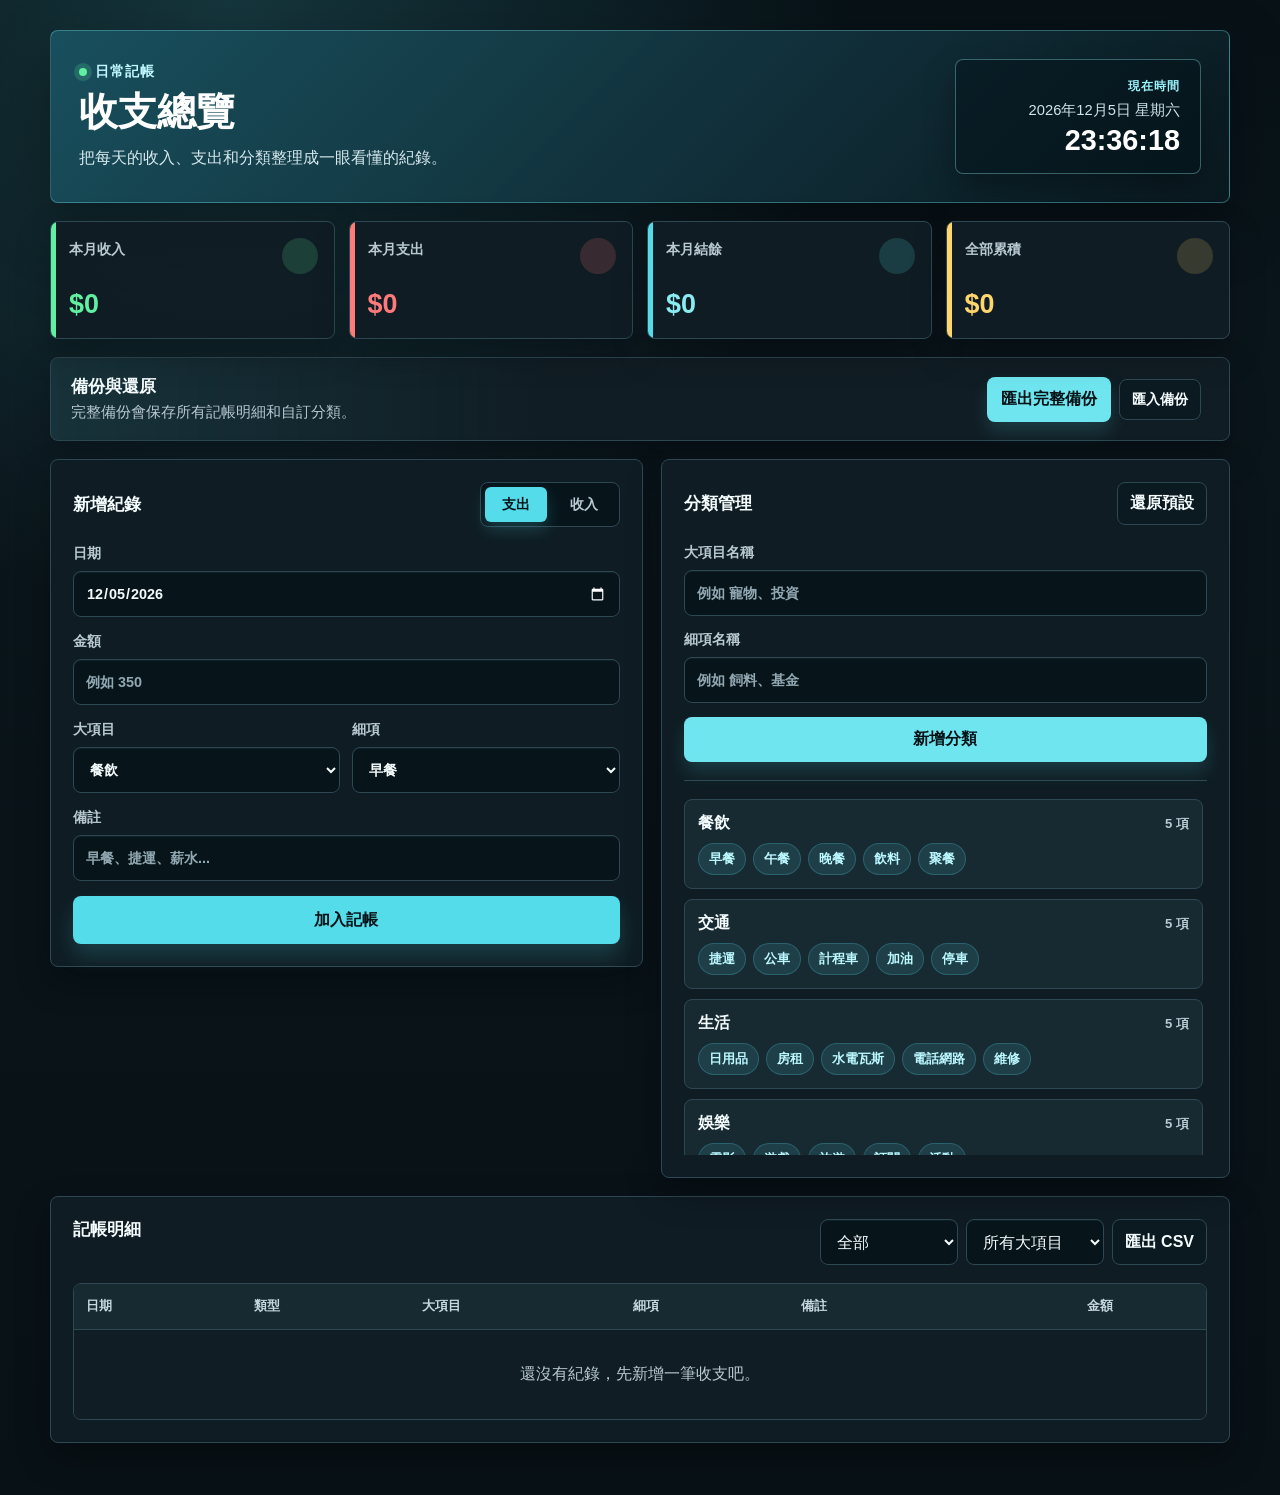
==== index.html @ 5817d4e8 "Add files via upload" ====
<!doctype html>
<html lang="zh-Hant">
  <head>
    <meta charset="UTF-8" />
    <meta name="viewport" content="width=device-width, initial-scale=1.0" />
    <title>日常記帳</title>
    <link rel="stylesheet" href="styles.css" />
  </head>
  <body>
    <main class="app-shell">
      <section class="topbar" aria-label="今日概況">
        <div>
          <p class="eyebrow">日常記帳</p>
          <h1>收支總覽</h1>
          <p class="topbar-copy">把每天的收入、支出和分類整理成一眼看懂的紀錄。</p>
        </div>
        <div class="clock-card" aria-live="polite">
          <span class="clock-label">現在時間</span>
          <span id="currentDate">--</span>
          <strong id="currentTime">--:--:--</strong>
        </div>
      </section>

      <section class="summary-grid" aria-label="收支摘要">
        <article class="summary-card income">
          <span>本月收入</span>
          <strong id="monthlyIncome">$0</strong>
        </article>
        <article class="summary-card expense">
          <span>本月支出</span>
          <strong id="monthlyExpense">$0</strong>
        </article>
        <article class="summary-card balance">
          <span>本月結餘</span>
          <strong id="monthlyBalance">$0</strong>
        </article>
        <article class="summary-card total">
          <span>全部累積</span>
          <strong id="totalBalance">$0</strong>
        </article>
      </section>

      <section class="backup-panel" aria-label="備份與還原">
        <div>
          <h2>備份與還原</h2>
          <p>完整備份會保存所有記帳明細和自訂分類。</p>
        </div>
        <div class="backup-actions">
          <button class="secondary-button" id="exportBackup" type="button">匯出完整備份</button>
          <label class="file-button">
            匯入備份
            <input id="importBackupFile" type="file" accept=".json,application/json" />
          </label>
          <span class="backup-status" id="backupStatus" aria-live="polite"></span>
        </div>
      </section>

      <section class="workspace">
        <form class="entry-panel" id="entryForm">
          <div class="panel-header">
            <h2>新增紀錄</h2>
            <div class="type-switch" role="group" aria-label="收支類型">
              <label>
                <input type="radio" name="type" value="expense" checked />
                <span>支出</span>
              </label>
              <label>
                <input type="radio" name="type" value="income" />
                <span>收入</span>
              </label>
            </div>
          </div>

          <label>
            日期
            <input id="entryDate" type="date" required />
          </label>

          <label>
            金額
            <input id="entryAmount" type="number" min="1" step="1" placeholder="例如 350" required />
          </label>

          <div class="two-col">
            <label>
              大項目
              <select id="mainCategory" required></select>
            </label>
            <label>
              細項
              <select id="subCategory" required></select>
            </label>
          </div>

          <label>
            備註
            <input id="entryNote" type="text" maxlength="60" placeholder="早餐、捷運、薪水..." />
          </label>

          <button class="primary-button" type="submit">加入記帳</button>
        </form>

        <aside class="category-panel">
          <div class="panel-header">
            <h2>分類管理</h2>
            <button class="ghost-button" id="resetCategories" type="button">還原預設</button>
          </div>

          <form class="category-form" id="categoryForm">
            <label>
              大項目名稱
              <input id="newMainCategory" type="text" maxlength="16" placeholder="例如 寵物、投資" required />
            </label>
            <label>
              細項名稱
              <input id="newSubCategory" type="text" maxlength="16" placeholder="例如 飼料、基金" required />
            </label>
            <button class="secondary-button" type="submit">新增分類</button>
          </form>

          <div class="category-list" id="categoryList"></div>
        </aside>
      </section>

      <section class="records-panel">
        <div class="panel-header records-header">
          <h2>記帳明細</h2>
          <div class="record-actions">
            <select id="filterType" aria-label="依收支篩選">
              <option value="all">全部</option>
              <option value="expense">支出</option>
              <option value="income">收入</option>
            </select>
            <select id="filterMain" aria-label="依大項目篩選">
              <option value="all">所有大項目</option>
            </select>
            <button class="ghost-button" id="exportCsv" type="button">匯出 CSV</button>
          </div>
        </div>

        <div class="table-wrap">
          <table>
            <thead>
              <tr>
                <th>日期</th>
                <th>類型</th>
                <th>大項目</th>
                <th>細項</th>
                <th>備註</th>
                <th class="amount-cell">金額</th>
                <th></th>
              </tr>
            </thead>
            <tbody id="recordsBody"></tbody>
          </table>
          <div class="empty-state" id="emptyState">還沒有紀錄，先新增一筆收支吧。</div>
        </div>
      </section>
    </main>

    <script src="app.js"></script>
  </body>
</html>
---- styles.css ----
:root {
  color-scheme: dark;
  --bg: #071116;
  --panel: #101d24;
  --panel-soft: #172a32;
  --panel-strong: #203842;
  --text: #f4fbfc;
  --muted: #b8c9d2;
  --line: #2d4853;
  --brand: #55dcea;
  --brand-dark: #8aecf3;
  --brand-soft: rgba(85, 220, 234, 0.16);
  --income: #5ff0a2;
  --income-soft: rgba(95, 240, 162, 0.16);
  --expense: #ff7a7a;
  --expense-soft: rgba(255, 122, 122, 0.17);
  --gold: #ffd66b;
  --gold-soft: rgba(255, 214, 107, 0.17);
  --button-text: #051216;
  --shadow: 0 24px 60px rgba(0, 0, 0, 0.34);
  --shadow-soft: 0 14px 34px rgba(0, 0, 0, 0.28);
}

* {
  box-sizing: border-box;
}

body {
  margin: 0;
  min-height: 100vh;
  background:
    radial-gradient(circle at 18% 0%, rgba(85, 220, 234, 0.18), transparent 34%),
    linear-gradient(180deg, #071116 0, #0a151b 320px, #081116 100%);
  color: var(--text);
  font-family:
    -apple-system, BlinkMacSystemFont, "Segoe UI", "Noto Sans TC", "Microsoft JhengHei",
    sans-serif;
}

button,
input,
select {
  font: inherit;
}

button {
  cursor: pointer;
}

button,
input,
select,
.file-button {
  transition:
    border-color 160ms ease,
    background 160ms ease,
    color 160ms ease,
    box-shadow 160ms ease,
    transform 160ms ease;
}

.app-shell {
  width: min(1180px, calc(100% - 32px));
  margin: 0 auto;
  padding: 30px 0 52px;
}

.topbar {
  display: flex;
  align-items: center;
  justify-content: space-between;
  gap: 22px;
  min-height: 170px;
  margin-bottom: 18px;
  padding: 28px;
  border: 1px solid rgba(120, 234, 244, 0.34);
  border-radius: 8px;
  background:
    linear-gradient(135deg, rgba(25, 82, 96, 0.94), rgba(10, 24, 31, 0.98)),
    #102631;
  box-shadow: var(--shadow);
  color: var(--text);
  overflow: hidden;
}

.topbar > div:first-child {
  max-width: 620px;
}

.eyebrow {
  display: inline-flex;
  align-items: center;
  gap: 8px;
  margin: 0 0 10px;
  color: #bff8ff;
  font-size: 0.9rem;
  font-weight: 900;
  letter-spacing: 0.08em;
}

.eyebrow::before {
  content: "";
  width: 8px;
  height: 8px;
  border-radius: 99px;
  background: var(--income);
  box-shadow: 0 0 0 5px rgba(95, 240, 162, 0.18);
}

h1,
h2,
p {
  margin-top: 0;
}

h1 {
  margin-bottom: 10px;
  color: #ffffff;
  font-size: 2.45rem;
  line-height: 1.08;
  letter-spacing: 0;
}

h2 {
  margin-bottom: 0;
  color: var(--text);
  font-size: 1.08rem;
  line-height: 1.25;
}

.topbar-copy {
  max-width: 520px;
  margin: 0;
  color: #d7e9ee;
  font-size: 1rem;
  line-height: 1.7;
}

.clock-card {
  display: grid;
  gap: 6px;
  min-width: 246px;
  padding: 18px 20px;
  border: 1px solid rgba(151, 239, 247, 0.34);
  border-radius: 8px;
  background: rgba(3, 16, 22, 0.46);
  box-shadow: 0 16px 32px rgba(0, 0, 0, 0.28);
  text-align: right;
}

.clock-card span {
  color: #cfe4ea;
  font-size: 0.92rem;
}

.clock-card .clock-label {
  color: #9af3fb;
  font-size: 0.78rem;
  font-weight: 900;
  letter-spacing: 0.08em;
}

.clock-card strong {
  color: #ffffff;
  font-size: 1.8rem;
  line-height: 1;
  font-variant-numeric: tabular-nums;
}

.summary-grid {
  display: grid;
  grid-template-columns: repeat(4, minmax(0, 1fr));
  gap: 14px;
  margin-bottom: 18px;
}

.summary-card,
.backup-panel,
.entry-panel,
.category-panel,
.records-panel {
  border: 1px solid var(--line);
  border-radius: 8px;
  background: rgba(16, 29, 36, 0.96);
  box-shadow: var(--shadow-soft);
}

.summary-card {
  position: relative;
  display: grid;
  gap: 10px;
  min-height: 118px;
  padding: 18px;
  overflow: hidden;
}

.summary-card::before {
  content: "";
  position: absolute;
  inset: 0 auto 0 0;
  width: 5px;
  background: var(--brand);
}

.summary-card::after {
  content: "";
  position: absolute;
  right: 16px;
  top: 16px;
  width: 36px;
  height: 36px;
  border-radius: 99px;
  background: var(--brand-soft);
}

.summary-card.income::before {
  background: var(--income);
}

.summary-card.income::after {
  background: var(--income-soft);
}

.summary-card.expense::before {
  background: var(--expense);
}

.summary-card.expense::after {
  background: var(--expense-soft);
}

.summary-card.total::before {
  background: var(--gold);
}

.summary-card.total::after {
  background: var(--gold-soft);
}

.summary-card span {
  position: relative;
  z-index: 1;
  color: var(--muted);
  font-size: 0.9rem;
  font-weight: 900;
}

.summary-card strong {
  position: relative;
  z-index: 1;
  align-self: end;
  font-size: 1.68rem;
  line-height: 1.15;
  overflow-wrap: anywhere;
}

.summary-card.income strong {
  color: var(--income);
}

.summary-card.expense strong {
  color: var(--expense);
}

.summary-card.balance strong {
  color: var(--brand-dark);
}

.summary-card.total strong {
  color: var(--gold);
}

.backup-panel {
  display: flex;
  align-items: center;
  justify-content: space-between;
  gap: 16px;
  margin-bottom: 18px;
  padding: 18px 20px;
  background:
    linear-gradient(90deg, rgba(85, 220, 234, 0.11), rgba(16, 29, 36, 0.96) 42%),
    var(--panel);
}

.backup-panel p {
  margin: 6px 0 0;
  color: var(--muted);
  font-size: 0.92rem;
}

.backup-actions {
  display: flex;
  align-items: center;
  flex-wrap: wrap;
  gap: 8px;
  justify-content: flex-end;
}

.backup-status {
  min-height: 1.4em;
  color: var(--muted);
  font-size: 0.9rem;
  font-weight: 900;
}

.backup-status.success {
  color: var(--income);
}

.backup-status.error {
  color: var(--expense);
}

.workspace {
  display: grid;
  grid-template-columns: minmax(0, 1.02fr) minmax(330px, 0.98fr);
  gap: 18px;
  align-items: start;
}

.entry-panel,
.category-panel,
.records-panel {
  padding: 22px;
}

.entry-panel {
  display: grid;
  gap: 15px;
}

.panel-header {
  display: flex;
  align-items: center;
  justify-content: space-between;
  gap: 14px;
  margin-bottom: 18px;
}

.entry-panel .panel-header {
  margin-bottom: 2px;
}

.category-form {
  display: grid;
  gap: 14px;
  margin-bottom: 18px;
  padding-bottom: 18px;
  border-bottom: 1px solid var(--line);
}

label {
  display: grid;
  gap: 8px;
  color: var(--muted);
  font-size: 0.9rem;
  font-weight: 900;
}

input,
select {
  width: 100%;
  min-height: 46px;
  border: 1px solid var(--line);
  border-radius: 8px;
  background: #07151b;
  color: var(--text);
  padding: 11px 12px;
  outline: none;
  box-shadow: inset 0 1px 0 rgba(255, 255, 255, 0.04);
}

select option {
  background: #07151b;
  color: var(--text);
}

input::placeholder {
  color: #91a7b1;
}

input:hover,
select:hover {
  border-color: #4f7581;
}

input:focus,
select:focus {
  border-color: var(--brand);
  box-shadow:
    0 0 0 4px rgba(85, 220, 234, 0.18),
    inset 0 1px 0 rgba(255, 255, 255, 0.04);
}

.two-col {
  display: grid;
  grid-template-columns: repeat(2, minmax(0, 1fr));
  gap: 12px;
}

.type-switch {
  display: inline-flex;
  gap: 6px;
  padding: 4px;
  border-radius: 8px;
  background: #07151b;
  border: 1px solid var(--line);
}

.type-switch label {
  color: var(--muted);
  font-size: 0.88rem;
  font-weight: 900;
}

.type-switch input {
  position: absolute;
  opacity: 0;
  pointer-events: none;
}

.type-switch span {
  display: block;
  min-width: 62px;
  padding: 8px 12px;
  border-radius: 6px;
  text-align: center;
}

.type-switch input:checked + span {
  background: var(--brand);
  color: var(--button-text);
  box-shadow: 0 8px 16px rgba(85, 220, 234, 0.2);
}

.primary-button,
.secondary-button,
.ghost-button,
.file-button {
  border-radius: 8px;
  font-weight: 900;
}

.primary-button,
.secondary-button {
  border: 0;
  padding: 12px 14px;
}

.primary-button {
  min-height: 48px;
  background: var(--brand);
  color: var(--button-text);
  box-shadow: 0 12px 22px rgba(85, 220, 234, 0.18);
}

.primary-button:hover,
.secondary-button:hover {
  background: var(--brand-dark);
  transform: translateY(-1px);
}

.primary-button:active,
.secondary-button:active,
.ghost-button:active,
.file-button:active,
.delete-button:active {
  transform: translateY(0);
}

.secondary-button {
  background: #6fe5ef;
  color: var(--button-text);
  box-shadow: 0 10px 18px rgba(85, 220, 234, 0.16);
}

.ghost-button,
.file-button {
  border: 1px solid var(--line);
  background: #0b1a21;
  color: var(--text);
  padding: 10px 12px;
}

.ghost-button:hover,
.file-button:hover {
  border-color: var(--brand);
  background: var(--panel-soft);
  color: #ffffff;
  transform: translateY(-1px);
}

.file-button {
  position: relative;
  display: inline-flex;
  align-items: center;
  justify-content: center;
  width: auto;
  cursor: pointer;
}

.file-button input {
  position: absolute;
  inline-size: 1px;
  block-size: 1px;
  opacity: 0;
  pointer-events: none;
}

.category-list {
  display: grid;
  gap: 10px;
  max-height: 356px;
  overflow: auto;
  padding-right: 4px;
}

.category-group {
  padding: 13px;
  border: 1px solid var(--line);
  border-radius: 8px;
  background: var(--panel-soft);
}

.category-group strong {
  display: flex;
  align-items: center;
  justify-content: space-between;
  gap: 10px;
  margin-bottom: 9px;
  color: var(--text);
}

.category-group strong span {
  color: var(--muted);
  font-size: 0.82rem;
}

.tag-row {
  display: flex;
  flex-wrap: wrap;
  gap: 7px;
}

.tag {
  display: inline-flex;
  align-items: center;
  gap: 5px;
  padding: 6px 10px;
  border: 1px solid rgba(85, 220, 234, 0.22);
  border-radius: 999px;
  background: rgba(85, 220, 234, 0.12);
  color: #bcf8ff;
  font-size: 0.84rem;
  font-weight: 900;
}

.records-panel {
  margin-top: 18px;
}

.records-header {
  align-items: flex-start;
}

.record-actions {
  display: flex;
  flex-wrap: wrap;
  gap: 8px;
  justify-content: flex-end;
}

.record-actions select {
  width: auto;
  min-width: 138px;
}

.table-wrap {
  position: relative;
  overflow-x: auto;
  border: 1px solid var(--line);
  border-radius: 8px;
}

table {
  width: 100%;
  border-collapse: collapse;
  min-width: 760px;
  background: var(--panel);
}

thead {
  background: var(--panel-soft);
}

th,
td {
  padding: 14px 12px;
  border-bottom: 1px solid var(--line);
  text-align: left;
  vertical-align: middle;
}

th {
  color: #c7d8df;
  font-size: 0.8rem;
  font-weight: 900;
}

td {
  color: var(--text);
  font-size: 0.94rem;
}

tbody tr {
  transition: background 160ms ease;
}

tbody tr:hover {
  background: #162b34;
}

tbody tr:last-child td {
  border-bottom: 0;
}

.type-pill {
  display: inline-flex;
  align-items: center;
  min-width: 46px;
  justify-content: center;
  padding: 5px 8px;
  border-radius: 999px;
  font-size: 0.82rem;
  font-weight: 900;
}

.type-pill.income {
  background: var(--income-soft);
  color: #9dffc9;
}

.type-pill.expense {
  background: var(--expense-soft);
  color: #ffb0b0;
}

.amount-cell {
  text-align: right;
  font-variant-numeric: tabular-nums;
}

.income-text {
  color: var(--income);
  font-weight: 900;
}

.expense-text {
  color: var(--expense);
  font-weight: 900;
}

.delete-button {
  border: 1px solid rgba(255, 122, 122, 0.22);
  border-radius: 7px;
  background: var(--expense-soft);
  color: #ffc0c0;
  padding: 8px 10px;
  font-weight: 900;
  transition:
    background 160ms ease,
    transform 160ms ease;
}

.delete-button:hover {
  background: rgba(255, 122, 122, 0.28);
  color: #ffffff;
  transform: translateY(-1px);
}

.empty-state {
  display: none;
  padding: 34px 12px;
  color: var(--muted);
  text-align: center;
  background: var(--panel);
}

.empty-state.show {
  display: block;
}

@media (max-width: 920px) {
  .summary-grid {
    grid-template-columns: repeat(2, minmax(0, 1fr));
  }

  .workspace {
    grid-template-columns: 1fr;
  }
}

@media (max-width: 860px) {
  .app-shell {
    width: min(100% - 22px, 680px);
    padding-top: 18px;
  }

  .topbar,
  .backup-panel,
  .panel-header,
  .records-header {
    align-items: stretch;
    flex-direction: column;
  }

  .topbar {
    min-height: 0;
    padding: 22px;
  }

  .clock-card {
    min-width: 0;
    text-align: left;
  }

  .record-actions,
  .backup-actions,
  .backup-actions button,
  .backup-actions .file-button,
  .record-actions select,
  .record-actions button {
    width: 100%;
  }
}

@media (max-width: 520px) {
  .summary-grid,
  .two-col {
    grid-template-columns: 1fr;
  }

  h1 {
    font-size: 2rem;
  }

  .entry-panel,
  .category-panel,
  .records-panel,
  .backup-panel {
    padding: 16px;
  }

  .summary-card {
    min-height: 108px;
  }
}

@media (prefers-reduced-motion: reduce) {
  *,
  *::before,
  *::after {
    transition-duration: 0.01ms !important;
    scroll-behavior: auto !important;
  }
}
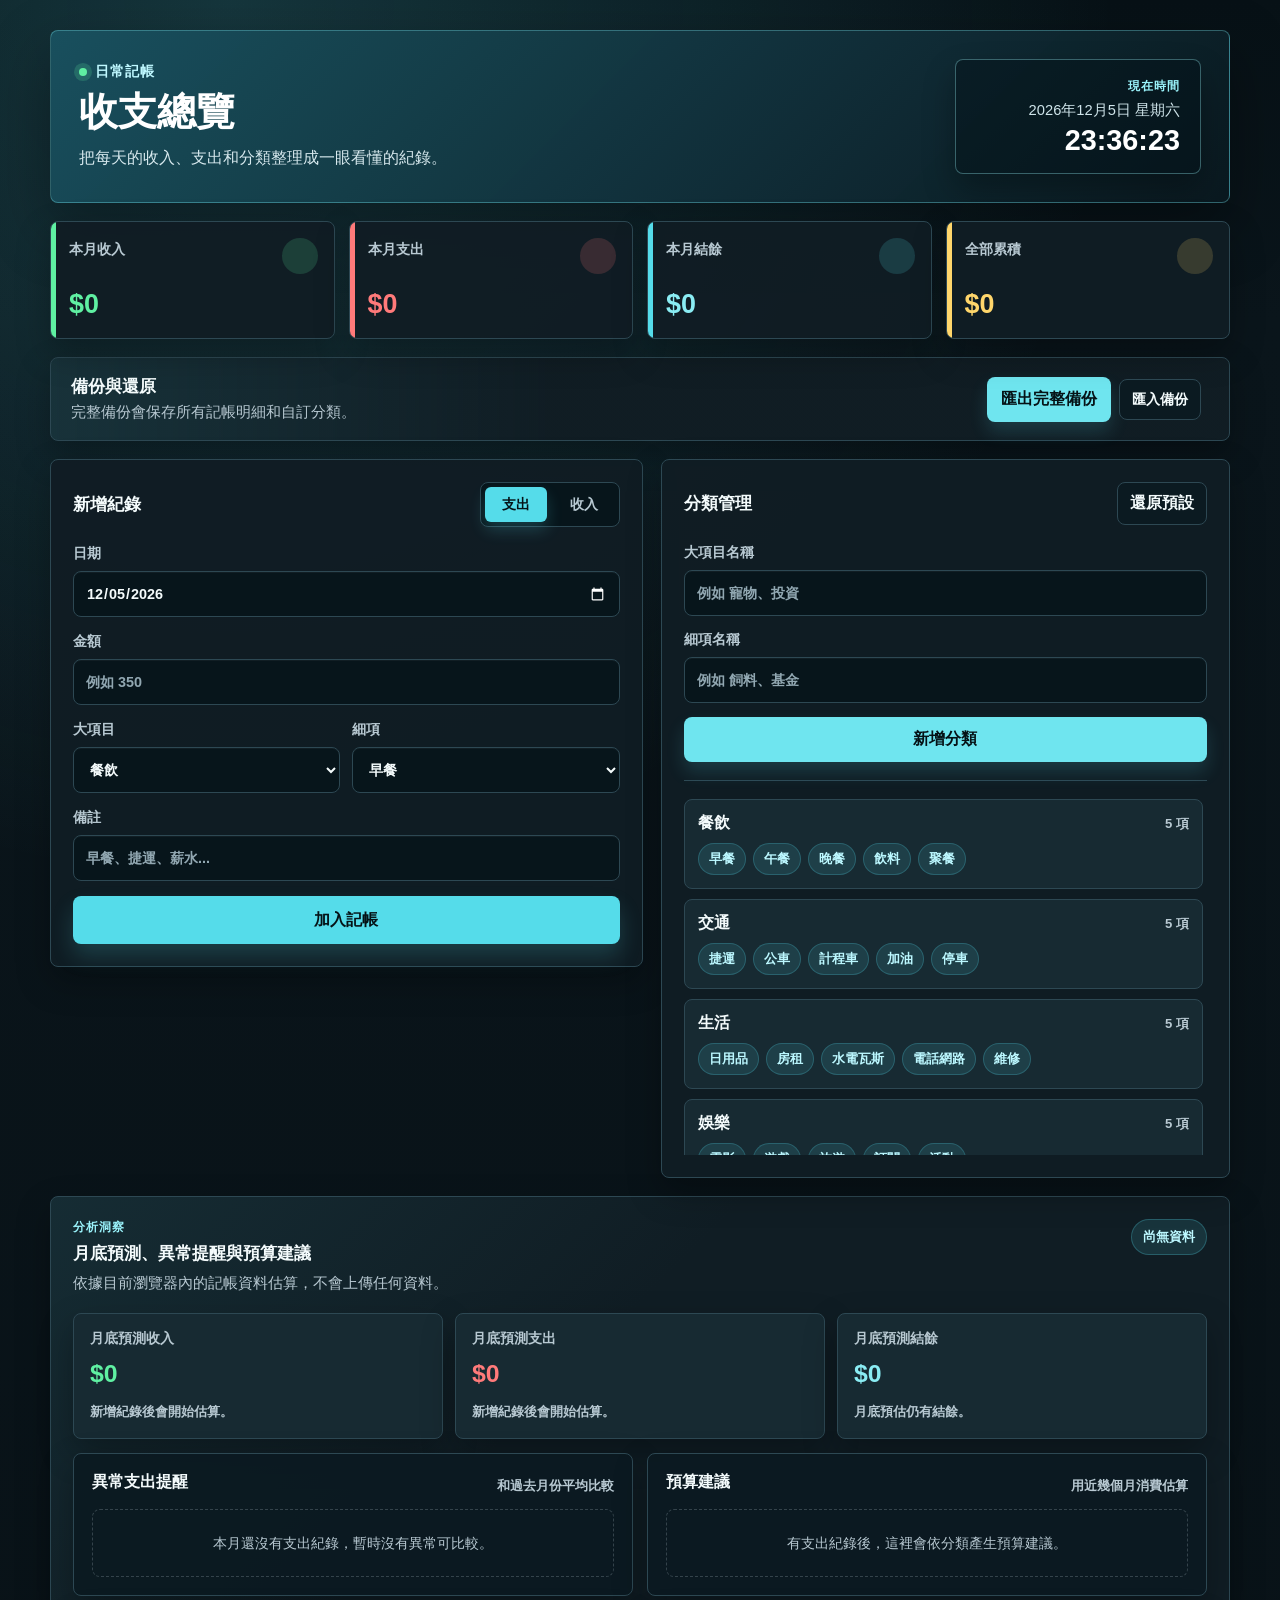
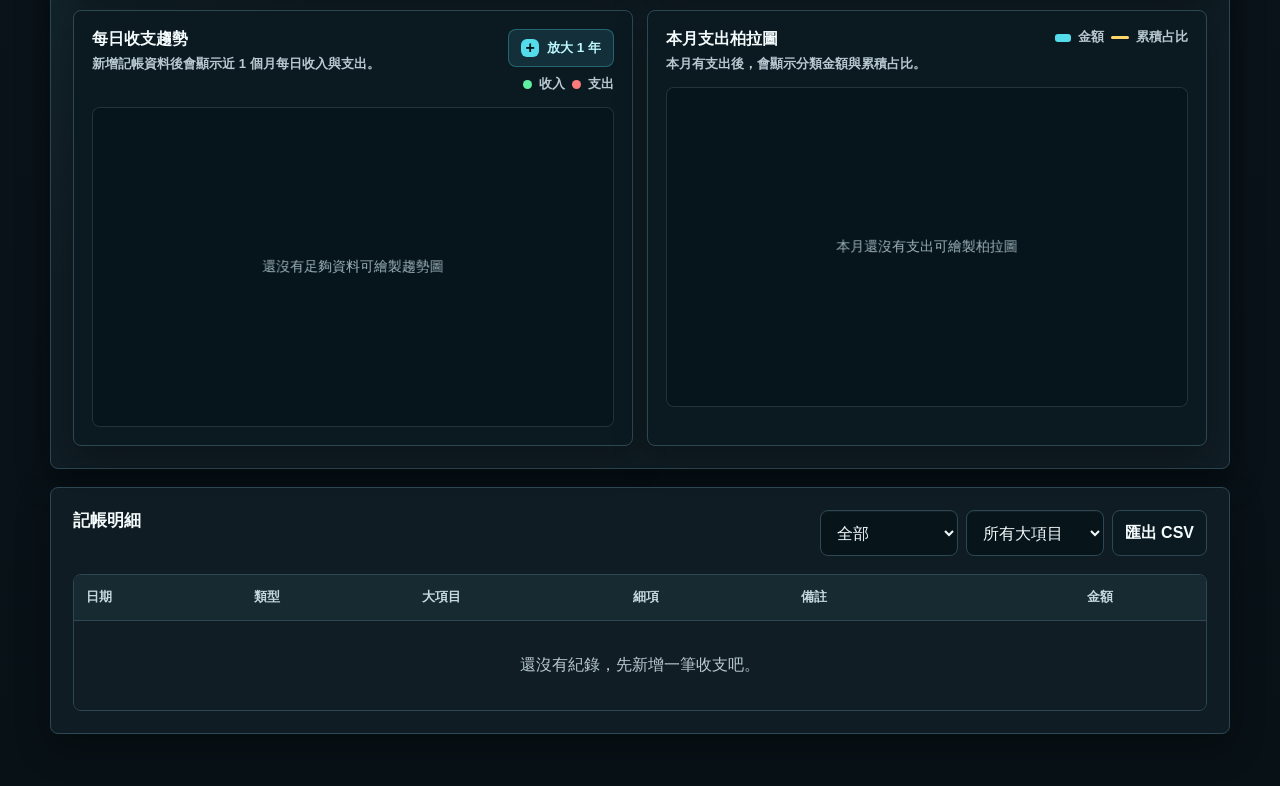
==== commit 8825179a: "Add files via upload" ====
--- a/index.html
+++ b/index.html
@@ -120,6 +120,95 @@
 
           <div class="category-list" id="categoryList"></div>
         </aside>
+      </section>
+
+      <section class="analytics-panel" aria-label="收支分析">
+        <div class="panel-header analytics-header">
+          <div>
+            <p class="section-kicker">分析洞察</p>
+            <h2>月底預測、異常提醒與預算建議</h2>
+            <p>依據目前瀏覽器內的記帳資料估算，不會上傳任何資料。</p>
+          </div>
+          <span class="analysis-status" id="analysisStatus" aria-live="polite">正在計算</span>
+        </div>
+
+        <div class="forecast-grid">
+          <article class="forecast-card">
+            <span>月底預測收入</span>
+            <strong id="forecastIncome">$0</strong>
+            <small id="forecastIncomeNote">新增紀錄後會開始估算。</small>
+          </article>
+          <article class="forecast-card expense">
+            <span>月底預測支出</span>
+            <strong id="forecastExpense">$0</strong>
+            <small id="forecastExpenseNote">新增紀錄後會開始估算。</small>
+          </article>
+          <article class="forecast-card balance">
+            <span>月底預測結餘</span>
+            <strong id="forecastBalance">$0</strong>
+            <small id="forecastBalanceNote">依收入與支出預測計算。</small>
+          </article>
+        </div>
+
+        <div class="insight-grid">
+          <section class="insight-card">
+            <div class="insight-heading">
+              <h3>異常支出提醒</h3>
+              <span>和過去月份平均比較</span>
+            </div>
+            <div class="insight-list" id="anomalyList"></div>
+          </section>
+
+          <section class="insight-card">
+            <div class="insight-heading">
+              <h3>預算建議</h3>
+              <span>用近幾個月消費估算</span>
+            </div>
+            <div class="insight-list" id="budgetList"></div>
+          </section>
+        </div>
+
+        <div class="chart-grid">
+          <section class="chart-card">
+            <div class="chart-heading">
+              <div>
+                <h3>每日收支趨勢</h3>
+                <p id="trendChartNote">每日收入與支出的折線圖。</p>
+              </div>
+              <div class="chart-tools">
+                <button
+                  class="expand-button"
+                  id="trendRangeToggle"
+                  type="button"
+                  aria-expanded="false"
+                  aria-label="展開為近一年的每日收支趨勢"
+                >
+                  <span aria-hidden="true">+</span>
+                  放大 1 年
+                </button>
+                <div class="chart-legend" aria-hidden="true">
+                  <span class="legend-dot income"></span>收入
+                  <span class="legend-dot expense"></span>支出
+                </div>
+              </div>
+            </div>
+            <canvas id="trendChart" width="760" height="320" role="img" aria-label="每日收入與支出折線圖"></canvas>
+          </section>
+
+          <section class="chart-card">
+            <div class="chart-heading">
+              <div>
+                <h3>本月支出柏拉圖</h3>
+                <p id="paretoChartNote">找出本月支出最多的分類。</p>
+              </div>
+              <div class="chart-legend" aria-hidden="true">
+                <span class="legend-bar"></span>金額
+                <span class="legend-line"></span>累積占比
+              </div>
+            </div>
+            <canvas id="paretoChart" width="760" height="320" role="img" aria-label="本月支出分類柏拉圖"></canvas>
+          </section>
+        </div>
       </section>
 
       <section class="records-panel">
--- a/styles.css
+++ b/styles.css
@@ -178,6 +178,10 @@
 .backup-panel,
 .entry-panel,
 .category-panel,
+.analytics-panel,
+.forecast-card,
+.insight-card,
+.chart-card,
 .records-panel {
   border: 1px solid var(--line);
   border-radius: 8px;
@@ -320,6 +324,7 @@
 
 .entry-panel,
 .category-panel,
+.analytics-panel,
 .records-panel {
   padding: 22px;
 }
@@ -555,6 +560,322 @@
   font-weight: 900;
 }
 
+.analytics-panel {
+  margin-top: 18px;
+  background:
+    linear-gradient(135deg, rgba(85, 220, 234, 0.08), rgba(16, 29, 36, 0.96) 34%),
+    var(--panel);
+}
+
+.analytics-header {
+  align-items: flex-start;
+}
+
+.analytics-header p:not(.section-kicker) {
+  margin: 7px 0 0;
+  color: var(--muted);
+  font-size: 0.92rem;
+  line-height: 1.55;
+}
+
+.section-kicker {
+  margin: 0 0 7px;
+  color: #9af3fb;
+  font-size: 0.78rem;
+  font-weight: 900;
+  letter-spacing: 0.08em;
+}
+
+.analysis-status {
+  display: inline-flex;
+  align-items: center;
+  min-height: 34px;
+  padding: 8px 11px;
+  border: 1px solid rgba(85, 220, 234, 0.25);
+  border-radius: 999px;
+  background: rgba(85, 220, 234, 0.12);
+  color: #bcf8ff;
+  font-size: 0.82rem;
+  font-weight: 900;
+  white-space: nowrap;
+}
+
+.forecast-grid {
+  display: grid;
+  grid-template-columns: repeat(3, minmax(0, 1fr));
+  gap: 12px;
+  margin-bottom: 14px;
+}
+
+.forecast-card {
+  display: grid;
+  gap: 8px;
+  min-height: 126px;
+  padding: 16px;
+  background: var(--panel-soft);
+}
+
+.forecast-card span,
+.forecast-card small {
+  color: var(--muted);
+  font-weight: 900;
+}
+
+.forecast-card span {
+  font-size: 0.86rem;
+}
+
+.forecast-card strong {
+  color: var(--income);
+  font-size: 1.55rem;
+  line-height: 1.12;
+  overflow-wrap: anywhere;
+}
+
+.forecast-card.expense strong {
+  color: var(--expense);
+}
+
+.forecast-card.balance strong {
+  color: var(--brand-dark);
+}
+
+.forecast-card small {
+  align-self: end;
+  font-size: 0.8rem;
+  line-height: 1.45;
+}
+
+.insight-grid,
+.chart-grid {
+  display: grid;
+  grid-template-columns: repeat(2, minmax(0, 1fr));
+  gap: 14px;
+}
+
+.chart-grid {
+  margin-top: 14px;
+}
+
+.insight-card,
+.chart-card {
+  padding: 18px;
+  background: rgba(11, 26, 33, 0.92);
+}
+
+.insight-heading,
+.chart-heading {
+  display: flex;
+  align-items: flex-start;
+  justify-content: space-between;
+  gap: 12px;
+  margin-bottom: 14px;
+}
+
+.chart-tools {
+  display: grid;
+  justify-items: end;
+  gap: 9px;
+}
+
+.insight-heading h3,
+.chart-heading h3 {
+  margin: 0;
+  color: var(--text);
+  font-size: 1rem;
+  line-height: 1.3;
+}
+
+.insight-heading span,
+.chart-heading p {
+  margin: 4px 0 0;
+  color: var(--muted);
+  font-size: 0.82rem;
+  font-weight: 900;
+  line-height: 1.45;
+}
+
+.expand-button {
+  display: inline-flex;
+  align-items: center;
+  justify-content: center;
+  gap: 8px;
+  min-height: 38px;
+  border: 1px solid rgba(85, 220, 234, 0.3);
+  border-radius: 8px;
+  background: rgba(85, 220, 234, 0.12);
+  color: #bcf8ff;
+  padding: 8px 12px;
+  font-size: 0.84rem;
+  font-weight: 900;
+}
+
+.expand-button span {
+  display: inline-grid;
+  place-items: center;
+  width: 18px;
+  height: 18px;
+  border-radius: 6px;
+  background: var(--brand);
+  color: var(--button-text);
+  font-size: 1rem;
+  line-height: 1;
+}
+
+.expand-button:hover,
+.expand-button.active {
+  border-color: var(--brand);
+  background: var(--panel-soft);
+  color: #ffffff;
+  transform: translateY(-1px);
+}
+
+.insight-list {
+  display: grid;
+  gap: 10px;
+}
+
+.insight-item {
+  display: grid;
+  grid-template-columns: minmax(0, 1fr) auto;
+  gap: 8px 12px;
+  padding: 12px;
+  border: 1px solid rgba(85, 220, 234, 0.14);
+  border-radius: 8px;
+  background: rgba(23, 42, 50, 0.88);
+}
+
+.insight-item.warning {
+  border-color: rgba(255, 214, 107, 0.28);
+  background: rgba(255, 214, 107, 0.08);
+}
+
+.insight-item.danger {
+  border-color: rgba(255, 122, 122, 0.28);
+  background: rgba(255, 122, 122, 0.08);
+}
+
+.insight-item strong {
+  display: block;
+  margin-bottom: 4px;
+  color: var(--text);
+  font-size: 0.94rem;
+}
+
+.insight-item span {
+  color: var(--muted);
+  font-size: 0.82rem;
+  line-height: 1.45;
+}
+
+.insight-item em {
+  color: var(--brand-dark);
+  font-style: normal;
+  font-weight: 900;
+  white-space: nowrap;
+}
+
+.insight-item.warning em {
+  color: var(--gold);
+}
+
+.insight-item.danger em {
+  color: var(--expense);
+}
+
+.budget-bar {
+  grid-column: 1 / -1;
+  height: 8px;
+  overflow: hidden;
+  border-radius: 999px;
+  background: rgba(184, 201, 210, 0.16);
+}
+
+.budget-bar span {
+  display: block;
+  height: 100%;
+  border-radius: inherit;
+  background: var(--brand);
+}
+
+.insight-item.warning .budget-bar span {
+  background: var(--gold);
+}
+
+.insight-item.danger .budget-bar span {
+  background: var(--expense);
+}
+
+.empty-insight {
+  margin: 0;
+  padding: 22px 12px;
+  border: 1px dashed rgba(184, 201, 210, 0.24);
+  border-radius: 8px;
+  color: var(--muted);
+  font-size: 0.9rem;
+  line-height: 1.55;
+  text-align: center;
+}
+
+.chart-card {
+  overflow: hidden;
+}
+
+.chart-card canvas {
+  display: block;
+  width: 100%;
+  height: 320px;
+  border: 1px solid rgba(184, 201, 210, 0.16);
+  border-radius: 8px;
+  background: #07151b;
+}
+
+.chart-legend {
+  display: inline-flex;
+  align-items: center;
+  flex-wrap: wrap;
+  gap: 7px;
+  color: var(--muted);
+  font-size: 0.8rem;
+  font-weight: 900;
+  white-space: nowrap;
+}
+
+.legend-dot,
+.legend-bar,
+.legend-line {
+  display: inline-block;
+  flex: 0 0 auto;
+}
+
+.legend-dot {
+  width: 9px;
+  height: 9px;
+  border-radius: 999px;
+}
+
+.legend-dot.income {
+  background: var(--income);
+}
+
+.legend-dot.expense {
+  background: var(--expense);
+}
+
+.legend-bar {
+  width: 16px;
+  height: 8px;
+  border-radius: 3px;
+  background: var(--brand);
+}
+
+.legend-line {
+  width: 18px;
+  height: 3px;
+  border-radius: 999px;
+  background: var(--gold);
+}
+
 .records-panel {
   margin-top: 18px;
 }
@@ -698,6 +1019,15 @@
   .workspace {
     grid-template-columns: 1fr;
   }
+
+  .forecast-grid {
+    grid-template-columns: 1fr;
+  }
+
+  .insight-grid,
+  .chart-grid {
+    grid-template-columns: 1fr;
+  }
 }
 
 @media (max-width: 860px) {
@@ -709,6 +1039,8 @@
   .topbar,
   .backup-panel,
   .panel-header,
+  .analytics-header,
+  .chart-heading,
   .records-header {
     align-items: stretch;
     flex-direction: column;
@@ -726,12 +1058,19 @@
 
   .record-actions,
   .backup-actions,
+  .chart-tools,
+  .expand-button,
+  .chart-legend,
   .backup-actions button,
   .backup-actions .file-button,
   .record-actions select,
   .record-actions button {
     width: 100%;
   }
+
+  .chart-tools {
+    justify-items: stretch;
+  }
 }
 
 @media (max-width: 520px) {
@@ -747,12 +1086,17 @@
   .entry-panel,
   .category-panel,
   .records-panel,
+  .analytics-panel,
   .backup-panel {
     padding: 16px;
   }
 
   .summary-card {
     min-height: 108px;
+  }
+
+  .chart-card canvas {
+    height: 280px;
   }
 }
 
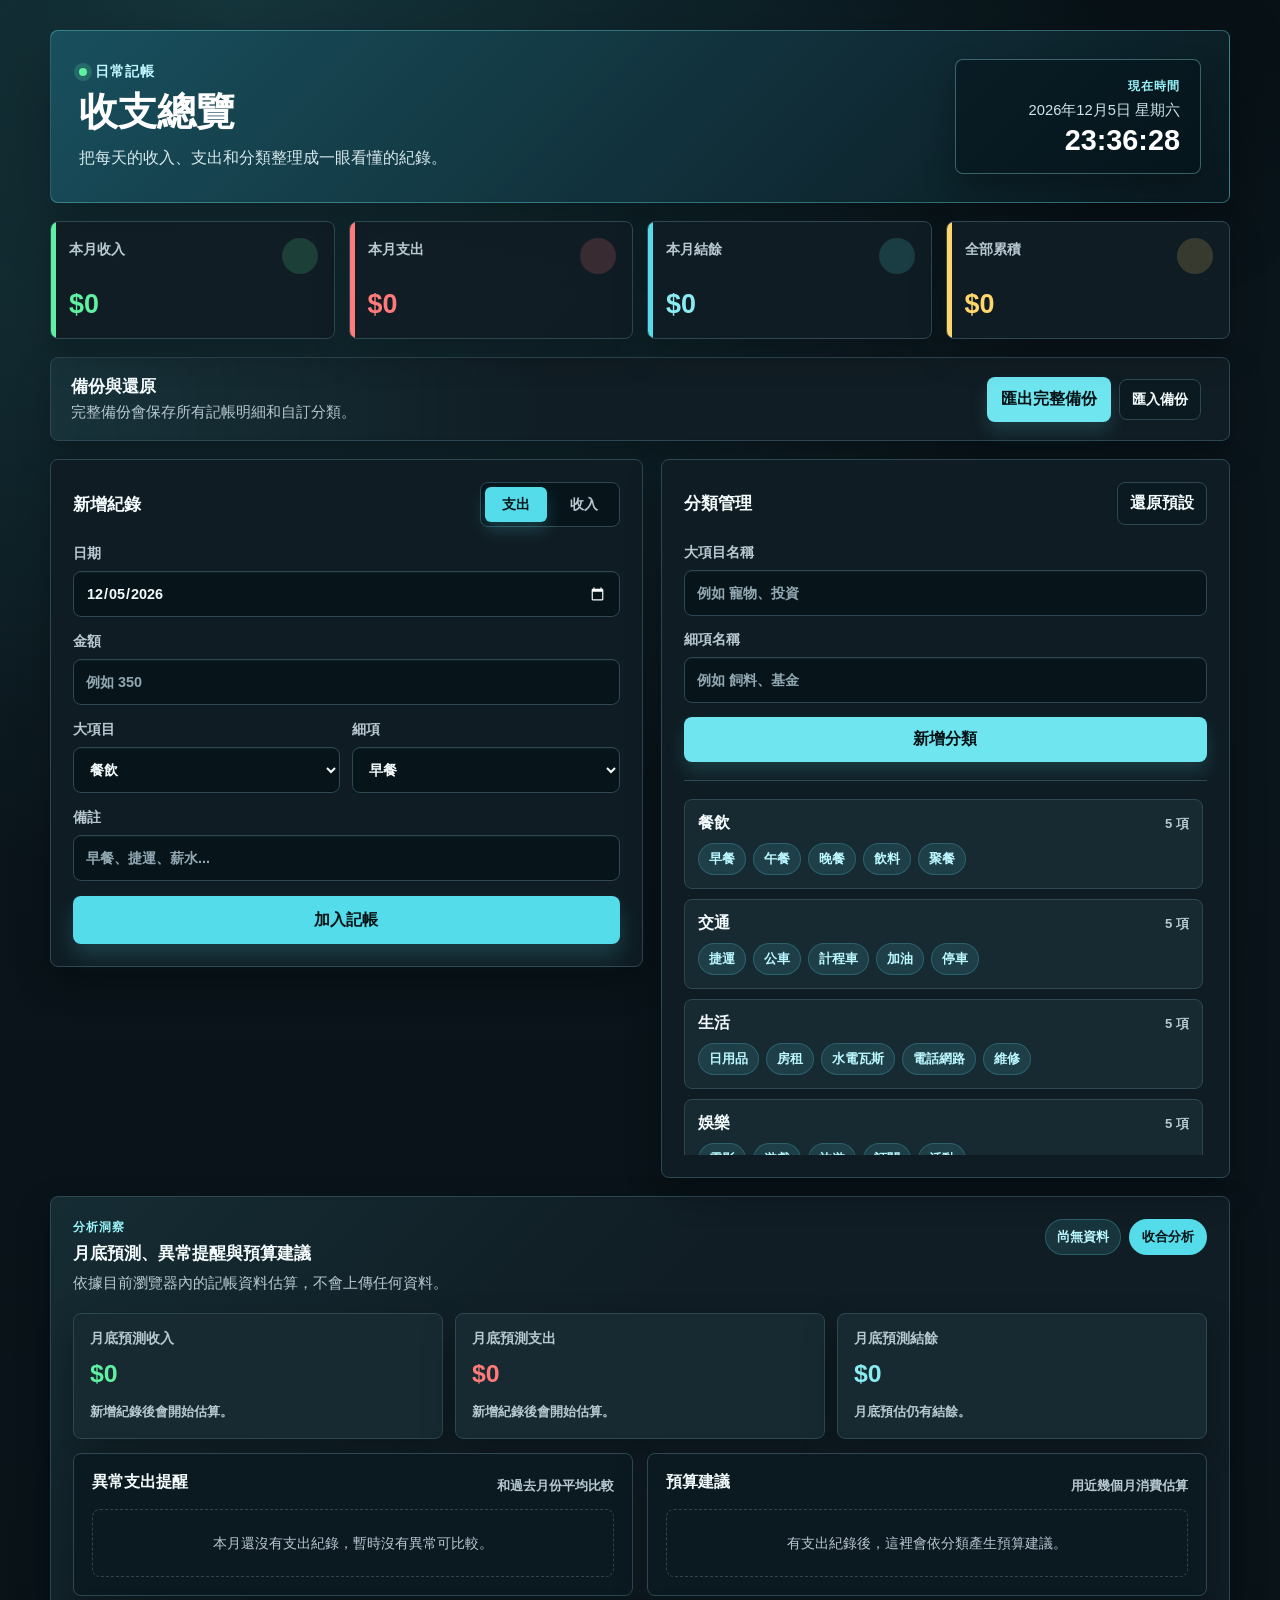
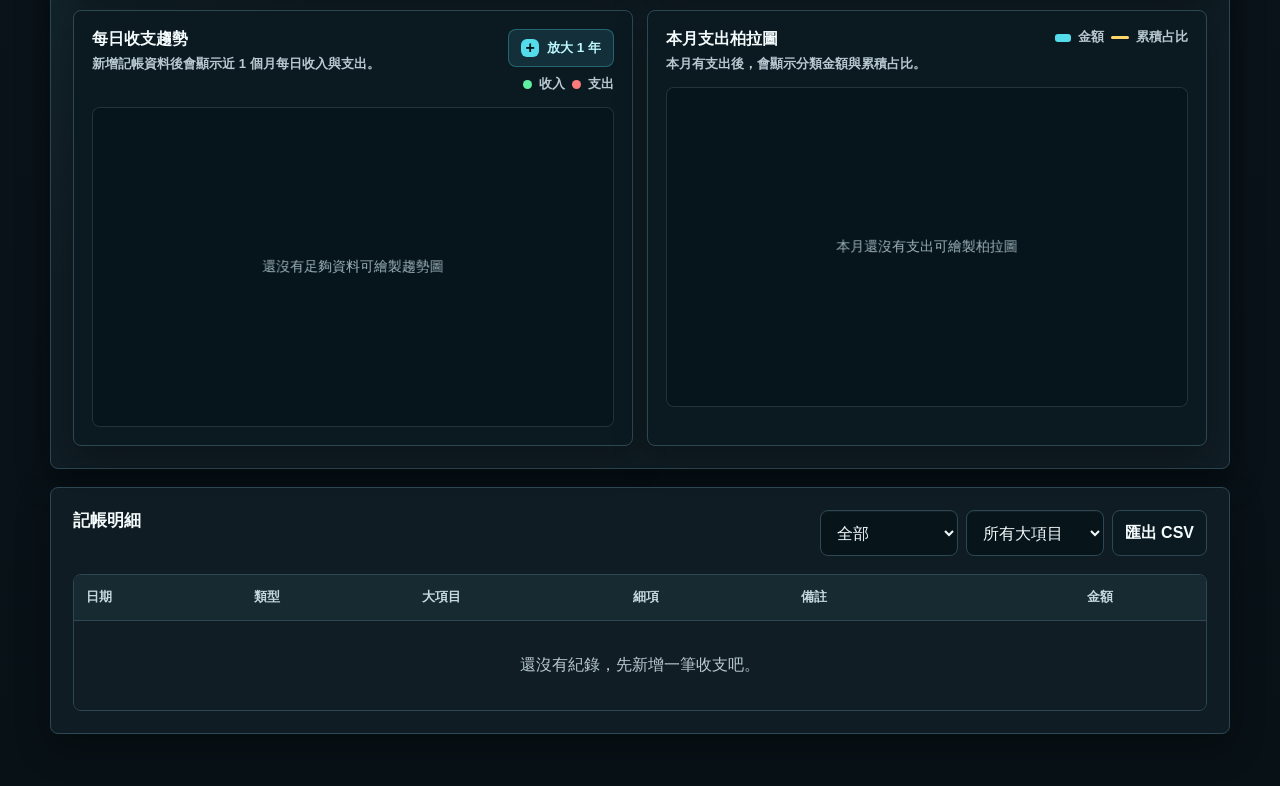
==== commit 694c91ab: "Add files via upload" ====
--- a/index.html
+++ b/index.html
@@ -122,17 +122,29 @@
         </aside>
       </section>
 
-      <section class="analytics-panel" aria-label="收支分析">
+      <section class="analytics-panel" id="analyticsPanel" aria-label="收支分析">
         <div class="panel-header analytics-header">
           <div>
             <p class="section-kicker">分析洞察</p>
             <h2>月底預測、異常提醒與預算建議</h2>
             <p>依據目前瀏覽器內的記帳資料估算，不會上傳任何資料。</p>
           </div>
-          <span class="analysis-status" id="analysisStatus" aria-live="polite">正在計算</span>
-        </div>
-
-        <div class="forecast-grid">
+          <div class="analytics-actions">
+            <span class="analysis-status" id="analysisStatus" aria-live="polite">正在計算</span>
+            <button
+              class="collapse-button"
+              id="analyticsToggle"
+              type="button"
+              aria-expanded="true"
+              aria-controls="analyticsContent"
+            >
+              收合分析
+            </button>
+          </div>
+        </div>
+
+        <div class="analytics-content" id="analyticsContent">
+          <div class="forecast-grid">
           <article class="forecast-card">
             <span>月底預測收入</span>
             <strong id="forecastIncome">$0</strong>
@@ -208,6 +220,7 @@
             </div>
             <canvas id="paretoChart" width="760" height="320" role="img" aria-label="本月支出分類柏拉圖"></canvas>
           </section>
+        </div>
         </div>
       </section>
 
--- a/styles.css
+++ b/styles.css
@@ -571,6 +571,38 @@
   align-items: flex-start;
 }
 
+.analytics-actions {
+  display: flex;
+  align-items: center;
+  flex-wrap: wrap;
+  gap: 8px;
+  justify-content: flex-end;
+}
+
+.collapse-button {
+  min-height: 34px;
+  border: 1px solid rgba(85, 220, 234, 0.3);
+  border-radius: 999px;
+  background: var(--brand);
+  color: var(--button-text);
+  padding: 8px 12px;
+  font-size: 0.82rem;
+  font-weight: 900;
+}
+
+.collapse-button:hover {
+  background: var(--brand-dark);
+  transform: translateY(-1px);
+}
+
+.analytics-panel.is-collapsed .analytics-header {
+  margin-bottom: 0;
+}
+
+.analytics-content[hidden] {
+  display: none;
+}
+
 .analytics-header p:not(.section-kicker) {
   margin: 7px 0 0;
   color: var(--muted);
@@ -1058,6 +1090,8 @@
 
   .record-actions,
   .backup-actions,
+  .analytics-actions,
+  .collapse-button,
   .chart-tools,
   .expand-button,
   .chart-legend,
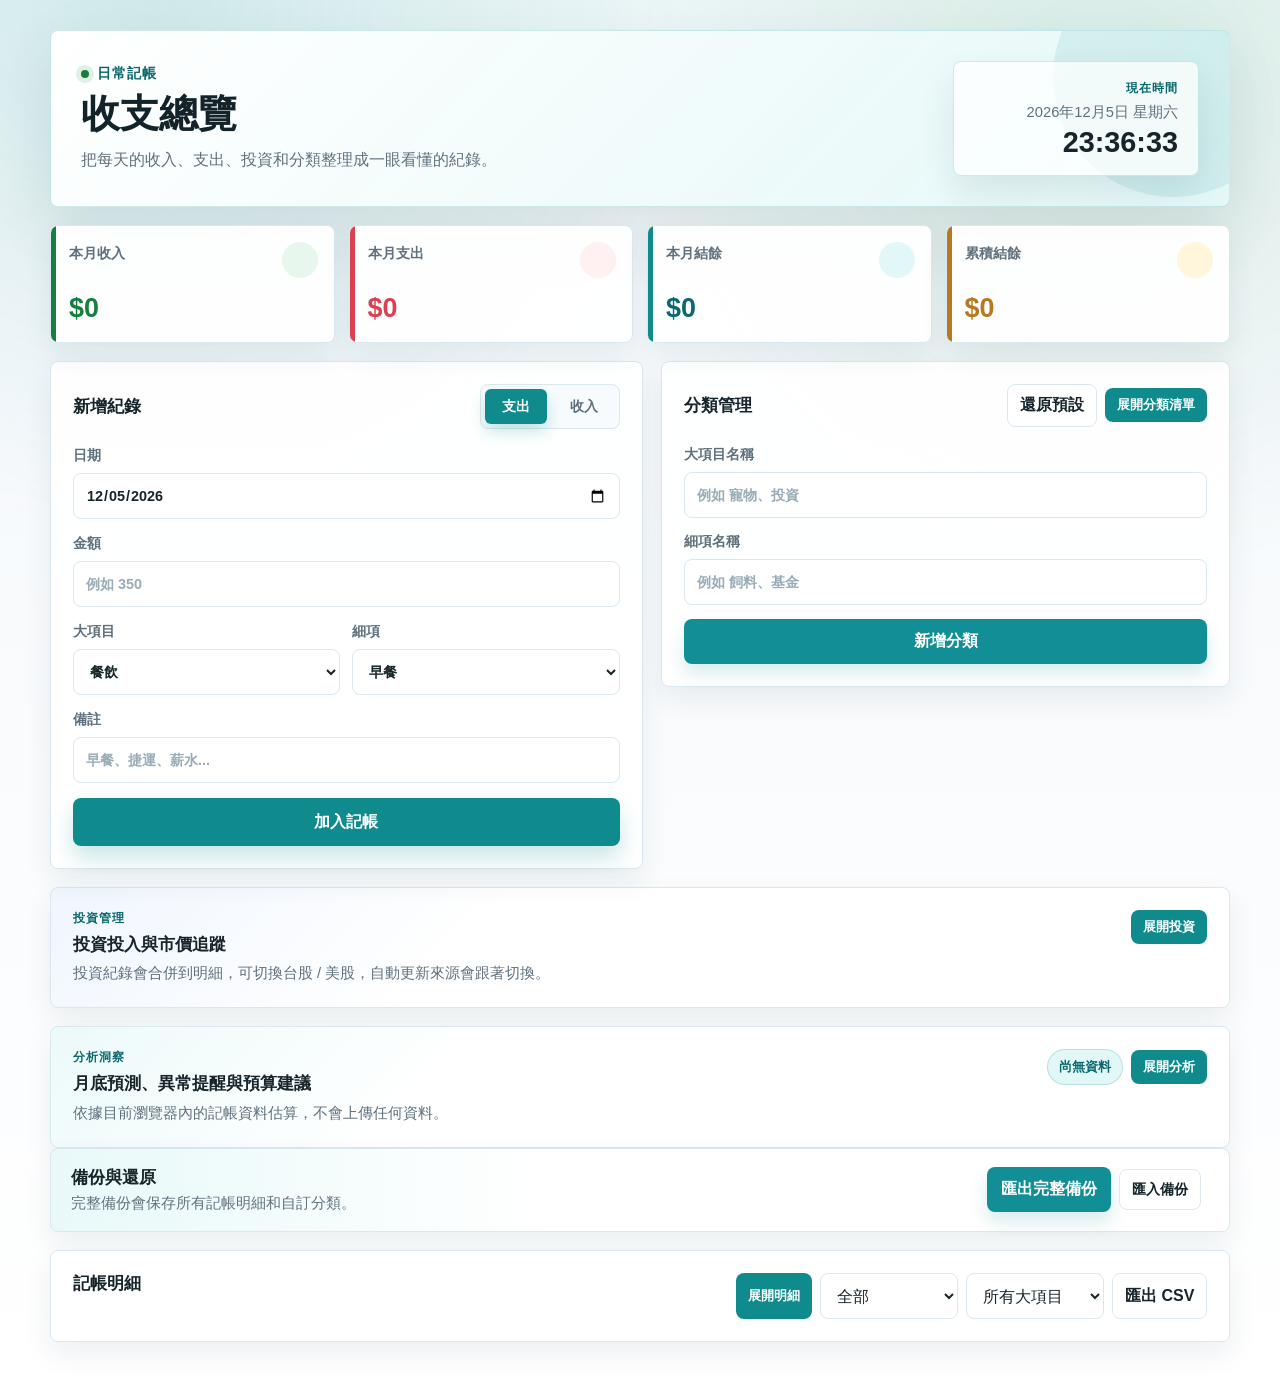
==== commit f39e33b8: "Add files via upload" ====
--- a/index.html
+++ b/index.html
@@ -12,7 +12,7 @@
         <div>
           <p class="eyebrow">日常記帳</p>
           <h1>收支總覽</h1>
-          <p class="topbar-copy">把每天的收入、支出和分類整理成一眼看懂的紀錄。</p>
+          <p class="topbar-copy">把每天的收入、支出、投資和分類整理成一眼看懂的紀錄。</p>
         </div>
         <div class="clock-card" aria-live="polite">
           <span class="clock-label">現在時間</span>
@@ -35,24 +35,9 @@
           <strong id="monthlyBalance">$0</strong>
         </article>
         <article class="summary-card total">
-          <span>全部累積</span>
+          <span>累積結餘</span>
           <strong id="totalBalance">$0</strong>
         </article>
-      </section>
-
-      <section class="backup-panel" aria-label="備份與還原">
-        <div>
-          <h2>備份與還原</h2>
-          <p>完整備份會保存所有記帳明細和自訂分類。</p>
-        </div>
-        <div class="backup-actions">
-          <button class="secondary-button" id="exportBackup" type="button">匯出完整備份</button>
-          <label class="file-button">
-            匯入備份
-            <input id="importBackupFile" type="file" accept=".json,application/json" />
-          </label>
-          <span class="backup-status" id="backupStatus" aria-live="polite"></span>
-        </div>
       </section>
 
       <section class="workspace">
@@ -100,10 +85,21 @@
           <button class="primary-button" type="submit">加入記帳</button>
         </form>
 
-        <aside class="category-panel">
-          <div class="panel-header">
+        <aside class="category-panel" id="categoryPanel">
+          <div class="panel-header category-header">
             <h2>分類管理</h2>
-            <button class="ghost-button" id="resetCategories" type="button">還原預設</button>
+            <div class="category-actions">
+              <button class="ghost-button" id="resetCategories" type="button">還原預設</button>
+              <button
+                class="collapse-button"
+                id="categoryToggle"
+                type="button"
+                aria-expanded="false"
+                aria-controls="categoryContent"
+              >
+                展開分類清單
+              </button>
+            </div>
           </div>
 
           <form class="category-form" id="categoryForm">
@@ -118,8 +114,157 @@
             <button class="secondary-button" type="submit">新增分類</button>
           </form>
 
-          <div class="category-list" id="categoryList"></div>
+          <div class="category-content" id="categoryContent" hidden>
+            <div class="category-list" id="categoryList"></div>
+          </div>
         </aside>
+      </section>
+
+      <section class="investment-panel" aria-label="投資管理">
+        <div class="panel-header investment-header">
+          <div>
+            <p class="section-kicker">投資管理</p>
+            <h2>投資投入與市價追蹤</h2>
+            <p>投資紀錄會合併到明細，可切換台股 / 美股，自動更新來源會跟著切換。</p>
+          </div>
+          <button
+            class="collapse-button"
+            id="investmentToggle"
+            type="button"
+            aria-expanded="false"
+            aria-controls="investmentContent"
+          >
+            展開投資
+          </button>
+        </div>
+
+        <div class="investment-content" id="investmentContent" hidden>
+        <div class="investment-layout">
+          <form class="investment-form" id="investmentForm">
+            <div class="three-col">
+              <label>
+                市場
+                <select id="investmentMarket" required>
+                  <option value="tw">台股</option>
+                  <option value="us">美股</option>
+                </select>
+              </label>
+              <label>
+                日期
+                <input id="investmentDate" type="date" required />
+              </label>
+              <label>
+                投資類型
+                <select id="investmentCategory" required></select>
+              </label>
+            </div>
+
+            <div class="two-col">
+              <label>
+                市場代號
+                <input id="investmentSymbol" type="text" maxlength="20" placeholder="例如 0050、2330、006208" required />
+              </label>
+              <label>
+                持有數量
+                <input id="investmentQuantity" type="number" min="0.000001" step="0.000001" placeholder="例如 10" required />
+              </label>
+            </div>
+
+            <div class="two-col">
+              <label>
+                投入金額
+                <input id="investmentAmount" type="number" min="1" step="1" placeholder="例如 5000" required />
+              </label>
+              <label>
+                目前市價（可選）
+                <input id="investmentMarketPrice" type="number" min="0.000001" step="0.000001" placeholder="手動估損益用" />
+              </label>
+            </div>
+
+            <label>
+              標的 / 備註
+              <input id="investmentNote" type="text" maxlength="60" placeholder="例如 0050、2330、VOO、AAPL" />
+            </label>
+
+            <p class="form-hint">切到台股可用 0050、2330；切到美股可用 AAPL、VOO。可在「目前市價」手動輸入當下價格來估損益。</p>
+
+            <button class="primary-button" type="submit">加入投資</button>
+          </form>
+
+          <div class="investment-summary-grid" aria-label="投資摘要">
+            <article class="summary-card investment">
+              <span>本月投資</span>
+              <strong id="monthlyInvestment">$0</strong>
+            </article>
+            <article class="summary-card investment">
+              <span>累積投資</span>
+              <strong id="totalInvestment">$0</strong>
+            </article>
+            <article class="summary-card total">
+              <span>目前市值</span>
+              <strong id="currentMarketValue">$0</strong>
+            </article>
+            <article class="summary-card total">
+              <span>未實現損益</span>
+              <strong id="unrealizedGain">$0</strong>
+            </article>
+            <article class="summary-card total">
+              <span>投資筆數</span>
+              <strong id="investmentCount">0</strong>
+            </article>
+          </div>
+        </div>
+
+        <section class="market-settings-panel investment-market-settings" aria-label="市場自動更新設定">
+                <div class="panel-header market-settings-header">
+                  <div>
+                    <p class="section-kicker">市場更新設定</p>
+                    <h2>FinMind / Alpha Vantage</h2>
+                    <p>台股走 FinMind，美股走 Alpha Vantage；Key 只存在這個瀏覽器。</p>
+                  </div>
+                </div>
+        
+                <div class="market-tools">
+                  <label>
+                    FinMind Token（台股選填）
+                    <input id="finmindToken" type="password" placeholder="台股：不填也可更新" autocomplete="off" />
+                  </label>
+                  <label>
+                    Alpha Vantage Key（美股選填）
+                    <input id="alphaVantageKey" type="password" placeholder="美股自動更新需要" autocomplete="off" />
+                  </label>
+                  <button class="ghost-button" id="saveMarketApiKey" type="button">儲存設定</button>
+                  <button class="secondary-button" id="refreshMarketPrices" type="button">自動更新</button>
+                  <span class="market-status" id="marketStatus" aria-live="polite">台股用 FinMind，美股用 Alpha Vantage；手動市價可在新增投資時填入</span>
+                </div>
+              </section>
+
+        <div class="investment-records">
+          <div class="records-subheader">
+            <h3>投資歷史紀錄</h3>
+            <p>每一筆投資都可以單獨刪除。</p>
+          </div>
+          <div class="table-wrap investment-table-wrap">
+            <table>
+              <thead>
+                <tr>
+                  <th>市場</th>
+                  <th>代號</th>
+                  <th>數量</th>
+                  <th class="amount-cell">投入成本</th>
+                  <th class="amount-cell">目前市價</th>
+                  <th class="amount-cell">目前市值</th>
+                  <th class="amount-cell">未實現損益</th>
+                  <th>更新時間</th>
+                  <th></th>
+                </tr>
+              </thead>
+              <tbody id="portfolioBody"></tbody>
+            </table>
+            <div class="empty-state" id="portfolioEmptyState">還沒有投資紀錄，新增投資後會出現在這裡。</div>
+          </div>
+        </div>
+        </div>
       </section>
 
       <section class="analytics-panel" id="analyticsPanel" aria-label="收支分析">
@@ -135,15 +280,15 @@
               class="collapse-button"
               id="analyticsToggle"
               type="button"
-              aria-expanded="true"
+              aria-expanded="false"
               aria-controls="analyticsContent"
             >
-              收合分析
+              展開分析
             </button>
           </div>
         </div>
 
-        <div class="analytics-content" id="analyticsContent">
+        <div class="analytics-content" id="analyticsContent" hidden>
           <div class="forecast-grid">
           <article class="forecast-card">
             <span>月底預測收入</span>
@@ -224,14 +369,39 @@
         </div>
       </section>
 
-      <section class="records-panel">
+      <section class="backup-panel" aria-label="備份與還原">
+        <div>
+          <h2>備份與還原</h2>
+          <p>完整備份會保存所有記帳明細和自訂分類。</p>
+        </div>
+        <div class="backup-actions">
+          <button class="secondary-button" id="exportBackup" type="button">匯出完整備份</button>
+          <label class="file-button">
+            匯入備份
+            <input id="importBackupFile" type="file" accept=".json,application/json" />
+          </label>
+          <span class="backup-status" id="backupStatus" aria-live="polite"></span>
+        </div>
+      </section>
+
+      <section class="records-panel" id="recordsPanel">
         <div class="panel-header records-header">
           <h2>記帳明細</h2>
           <div class="record-actions">
+            <button
+              class="collapse-button"
+              id="recordsToggle"
+              type="button"
+              aria-expanded="false"
+              aria-controls="recordsContent"
+            >
+              展開明細
+            </button>
             <select id="filterType" aria-label="依收支篩選">
               <option value="all">全部</option>
               <option value="expense">支出</option>
               <option value="income">收入</option>
+              <option value="investment">投資</option>
             </select>
             <select id="filterMain" aria-label="依大項目篩選">
               <option value="all">所有大項目</option>
@@ -240,6 +410,7 @@
           </div>
         </div>
 
+        <div class="records-content" id="recordsContent" hidden>
         <div class="table-wrap">
           <table>
             <thead>
@@ -257,6 +428,7 @@
           </table>
           <div class="empty-state" id="emptyState">還沒有紀錄，先新增一筆收支吧。</div>
         </div>
+        </div>
       </section>
     </main>
 
--- a/styles.css
+++ b/styles.css
@@ -1,24 +1,31 @@
 :root {
-  color-scheme: dark;
-  --bg: #071116;
-  --panel: #101d24;
-  --panel-soft: #172a32;
-  --panel-strong: #203842;
-  --text: #f4fbfc;
-  --muted: #b8c9d2;
-  --line: #2d4853;
-  --brand: #55dcea;
-  --brand-dark: #8aecf3;
-  --brand-soft: rgba(85, 220, 234, 0.16);
-  --income: #5ff0a2;
-  --income-soft: rgba(95, 240, 162, 0.16);
-  --expense: #ff7a7a;
-  --expense-soft: rgba(255, 122, 122, 0.17);
-  --gold: #ffd66b;
-  --gold-soft: rgba(255, 214, 107, 0.17);
-  --button-text: #051216;
-  --shadow: 0 24px 60px rgba(0, 0, 0, 0.34);
-  --shadow-soft: 0 14px 34px rgba(0, 0, 0, 0.28);
+  color-scheme: light;
+  --bg: #f3f7fb;
+  --panel: #ffffff;
+  --panel-soft: #f7fbfd;
+  --panel-strong: #eef7f8;
+  --text: #17252b;
+  --muted: #60717d;
+  --line: #dbe7ee;
+  --brand: #0f8b8d;
+  --brand-dark: #0a686e;
+  --brand-soft: #e2f7f7;
+  --income: #15803d;
+  --income-soft: #e8f7ee;
+  --expense: #dc3f4f;
+  --expense-soft: #fff0f1;
+  --investment: #2563eb;
+  --investment-soft: #edf4ff;
+  --gold: #b7791f;
+  --gold-soft: #fff6dc;
+  --button-text: #ffffff;
+  --chart-bg: #fbfdff;
+  --chart-grid: rgba(96, 113, 125, 0.18);
+  --chart-muted: #7a8d99;
+  --chart-bar: rgba(15, 139, 141, 0.72);
+  --shadow: 0 24px 60px rgba(27, 65, 78, 0.12);
+  --shadow-soft: 0 12px 28px rgba(27, 65, 78, 0.08);
+  --press-shadow: 0 5px 12px rgba(27, 65, 78, 0.13);
 }
 
 * {
@@ -29,8 +36,9 @@
   margin: 0;
   min-height: 100vh;
   background:
-    radial-gradient(circle at 18% 0%, rgba(85, 220, 234, 0.18), transparent 34%),
-    linear-gradient(180deg, #071116 0, #0a151b 320px, #081116 100%);
+    radial-gradient(circle at 12% 0%, rgba(15, 139, 141, 0.13), transparent 30%),
+    radial-gradient(circle at 86% 8%, rgba(21, 128, 61, 0.1), transparent 28%),
+    linear-gradient(180deg, #edf7f8 0, #f6f9fc 360px, #ffffff 100%);
   color: var(--text);
   font-family:
     -apple-system, BlinkMacSystemFont, "Segoe UI", "Noto Sans TC", "Microsoft JhengHei",
@@ -47,10 +55,28 @@
   cursor: pointer;
 }
 
+button:disabled {
+  cursor: not-allowed;
+  opacity: 0.62;
+  transform: none !important;
+  box-shadow: none !important;
+}
+
 button,
 input,
 select,
-.file-button {
+.file-button,
+.summary-card,
+.entry-panel,
+.category-panel,
+.analytics-panel,
+.investment-panel,
+.records-panel,
+.backup-panel,
+.forecast-card,
+.insight-card,
+.chart-card,
+.category-group {
   transition:
     border-color 160ms ease,
     background 160ms ease,
@@ -66,21 +92,38 @@
 }
 
 .topbar {
+  position: relative;
   display: flex;
   align-items: center;
   justify-content: space-between;
   gap: 22px;
-  min-height: 170px;
+  min-height: 174px;
   margin-bottom: 18px;
-  padding: 28px;
-  border: 1px solid rgba(120, 234, 244, 0.34);
+  padding: 30px;
+  border: 1px solid rgba(15, 139, 141, 0.18);
   border-radius: 8px;
   background:
-    linear-gradient(135deg, rgba(25, 82, 96, 0.94), rgba(10, 24, 31, 0.98)),
-    #102631;
+    linear-gradient(135deg, rgba(255, 255, 255, 0.96), rgba(226, 247, 247, 0.92)),
+    var(--panel);
   box-shadow: var(--shadow);
   color: var(--text);
   overflow: hidden;
+}
+
+.topbar::after {
+  content: "";
+  position: absolute;
+  right: -64px;
+  top: -74px;
+  width: 240px;
+  height: 240px;
+  border-radius: 999px;
+  background: rgba(15, 139, 141, 0.1);
+}
+
+.topbar > div {
+  position: relative;
+  z-index: 1;
 }
 
 .topbar > div:first-child {
@@ -92,7 +135,7 @@
   align-items: center;
   gap: 8px;
   margin: 0 0 10px;
-  color: #bff8ff;
+  color: var(--brand-dark);
   font-size: 0.9rem;
   font-weight: 900;
   letter-spacing: 0.08em;
@@ -104,7 +147,7 @@
   height: 8px;
   border-radius: 99px;
   background: var(--income);
-  box-shadow: 0 0 0 5px rgba(95, 240, 162, 0.18);
+  box-shadow: 0 0 0 5px rgba(21, 128, 61, 0.12);
 }
 
 h1,
@@ -115,7 +158,7 @@
 
 h1 {
   margin-bottom: 10px;
-  color: #ffffff;
+  color: #132329;
   font-size: 2.45rem;
   line-height: 1.08;
   letter-spacing: 0;
@@ -131,7 +174,7 @@
 .topbar-copy {
   max-width: 520px;
   margin: 0;
-  color: #d7e9ee;
+  color: var(--muted);
   font-size: 1rem;
   line-height: 1.7;
 }
@@ -141,27 +184,27 @@
   gap: 6px;
   min-width: 246px;
   padding: 18px 20px;
-  border: 1px solid rgba(151, 239, 247, 0.34);
+  border: 1px solid rgba(15, 139, 141, 0.18);
   border-radius: 8px;
-  background: rgba(3, 16, 22, 0.46);
-  box-shadow: 0 16px 32px rgba(0, 0, 0, 0.28);
+  background: rgba(255, 255, 255, 0.72);
+  box-shadow: 0 16px 34px rgba(27, 65, 78, 0.1);
   text-align: right;
 }
 
 .clock-card span {
-  color: #cfe4ea;
+  color: var(--muted);
   font-size: 0.92rem;
 }
 
 .clock-card .clock-label {
-  color: #9af3fb;
+  color: var(--brand-dark);
   font-size: 0.78rem;
   font-weight: 900;
   letter-spacing: 0.08em;
 }
 
 .clock-card strong {
-  color: #ffffff;
+  color: var(--text);
   font-size: 1.8rem;
   line-height: 1;
   font-variant-numeric: tabular-nums;
@@ -169,7 +212,7 @@
 
 .summary-grid {
   display: grid;
-  grid-template-columns: repeat(4, minmax(0, 1fr));
+  grid-template-columns: repeat(auto-fit, minmax(160px, 1fr));
   gap: 14px;
   margin-bottom: 18px;
 }
@@ -179,14 +222,24 @@
 .entry-panel,
 .category-panel,
 .analytics-panel,
+.investment-panel,
 .forecast-card,
 .insight-card,
 .chart-card,
 .records-panel {
   border: 1px solid var(--line);
   border-radius: 8px;
-  background: rgba(16, 29, 36, 0.96);
+  background: rgba(255, 255, 255, 0.94);
   box-shadow: var(--shadow-soft);
+}
+
+.summary-card:hover,
+.forecast-card:hover,
+.category-group:hover,
+.insight-card:hover,
+.chart-card:hover {
+  transform: translateY(-2px);
+  box-shadow: 0 16px 34px rgba(27, 65, 78, 0.11);
 }
 
 .summary-card {
@@ -233,6 +286,14 @@
   background: var(--expense-soft);
 }
 
+.summary-card.investment::before {
+  background: var(--investment);
+}
+
+.summary-card.investment::after {
+  background: var(--investment-soft);
+}
+
 .summary-card.total::before {
   background: var(--gold);
 }
@@ -264,6 +325,10 @@
 
 .summary-card.expense strong {
   color: var(--expense);
+}
+
+.summary-card.investment strong {
+  color: var(--investment);
 }
 
 .summary-card.balance strong {
@@ -282,7 +347,7 @@
   margin-bottom: 18px;
   padding: 18px 20px;
   background:
-    linear-gradient(90deg, rgba(85, 220, 234, 0.11), rgba(16, 29, 36, 0.96) 42%),
+    linear-gradient(90deg, rgba(226, 247, 247, 0.78), rgba(255, 255, 255, 0.96) 42%),
     var(--panel);
 }
 
@@ -290,6 +355,29 @@
   margin: 6px 0 0;
   color: var(--muted);
   font-size: 0.92rem;
+}
+
+.category-actions {
+  display: flex;
+  align-items: center;
+  flex-wrap: wrap;
+  gap: 8px;
+  justify-content: flex-end;
+}
+
+.category-content[hidden],
+.records-content[hidden] {
+  display: none;
+}
+
+.category-panel.is-collapsed .category-form {
+  margin-bottom: 0;
+  padding-bottom: 0;
+  border-bottom: 0;
+}
+
+.records-panel.is-collapsed .records-header {
+  margin-bottom: 0;
 }
 
 .backup-actions {
@@ -325,6 +413,7 @@
 .entry-panel,
 .category-panel,
 .analytics-panel,
+.investment-panel,
 .records-panel {
   padding: 22px;
 }
@@ -368,48 +457,56 @@
   min-height: 46px;
   border: 1px solid var(--line);
   border-radius: 8px;
-  background: #07151b;
+  background: #ffffff;
   color: var(--text);
   padding: 11px 12px;
   outline: none;
-  box-shadow: inset 0 1px 0 rgba(255, 255, 255, 0.04);
+  box-shadow: inset 0 1px 0 rgba(255, 255, 255, 0.4);
 }
 
 select option {
-  background: #07151b;
+  background: #ffffff;
   color: var(--text);
 }
 
 input::placeholder {
-  color: #91a7b1;
+  color: #9aacb6;
 }
 
 input:hover,
 select:hover {
-  border-color: #4f7581;
+  border-color: #a8cbd2;
 }
 
 input:focus,
 select:focus {
   border-color: var(--brand);
   box-shadow:
-    0 0 0 4px rgba(85, 220, 234, 0.18),
-    inset 0 1px 0 rgba(255, 255, 255, 0.04);
+    0 0 0 4px rgba(15, 139, 141, 0.14),
+    inset 0 1px 0 rgba(255, 255, 255, 0.4);
+}
+
+.two-col,
+.three-col {
+  display: grid;
+  gap: 12px;
 }
 
 .two-col {
-  display: grid;
   grid-template-columns: repeat(2, minmax(0, 1fr));
-  gap: 12px;
+}
+
+.three-col {
+  grid-template-columns: 0.72fr 1fr 1fr;
 }
 
 .type-switch {
   display: inline-flex;
   gap: 6px;
   padding: 4px;
+  border: 1px solid var(--line);
   border-radius: 8px;
-  background: #07151b;
-  border: 1px solid var(--line);
+  background: var(--panel-soft);
 }
 
 .type-switch label {
@@ -430,20 +527,33 @@
   padding: 8px 12px;
   border-radius: 6px;
   text-align: center;
+  transition:
+    background 160ms ease,
+    color 160ms ease,
+    transform 120ms ease,
+    box-shadow 160ms ease;
+}
+
+.type-switch label:active span {
+  transform: scale(0.96);
 }
 
 .type-switch input:checked + span {
   background: var(--brand);
   color: var(--button-text);
-  box-shadow: 0 8px 16px rgba(85, 220, 234, 0.2);
+  box-shadow: 0 8px 16px rgba(15, 139, 141, 0.22);
 }
 
 .primary-button,
 .secondary-button,
 .ghost-button,
-.file-button {
+.file-button,
+.expand-button,
+.collapse-button,
+.delete-button {
   border-radius: 8px;
   font-weight: 900;
+  will-change: transform;
 }
 
 .primary-button,
@@ -456,43 +566,48 @@
   min-height: 48px;
   background: var(--brand);
   color: var(--button-text);
-  box-shadow: 0 12px 22px rgba(85, 220, 234, 0.18);
+  box-shadow: 0 12px 22px rgba(15, 139, 141, 0.22);
+}
+
+.secondary-button {
+  background: #128f96;
+  color: var(--button-text);
+  box-shadow: 0 10px 18px rgba(15, 139, 141, 0.16);
 }
 
 .primary-button:hover,
-.secondary-button:hover {
+.secondary-button:hover,
+.collapse-button:hover {
   background: var(--brand-dark);
-  transform: translateY(-1px);
-}
-
-.primary-button:active,
-.secondary-button:active,
-.ghost-button:active,
-.file-button:active,
-.delete-button:active {
-  transform: translateY(0);
-}
-
-.secondary-button {
-  background: #6fe5ef;
-  color: var(--button-text);
-  box-shadow: 0 10px 18px rgba(85, 220, 234, 0.16);
+  transform: translateY(-2px);
+  box-shadow: 0 14px 24px rgba(15, 139, 141, 0.22);
 }
 
 .ghost-button,
 .file-button {
   border: 1px solid var(--line);
-  background: #0b1a21;
+  background: #ffffff;
   color: var(--text);
   padding: 10px 12px;
 }
 
 .ghost-button:hover,
-.file-button:hover {
+.file-button:hover,
+.expand-button:hover,
+.expand-button.active {
   border-color: var(--brand);
-  background: var(--panel-soft);
-  color: #ffffff;
-  transform: translateY(-1px);
+  background: var(--brand-soft);
+  color: var(--brand-dark);
+  transform: translateY(-2px);
+  box-shadow: var(--shadow-soft);
+}
+
+button:active,
+.file-button:active,
+button.is-pressing,
+.file-button.is-pressing {
+  transform: translateY(1px) scale(0.98);
+  box-shadow: var(--press-shadow);
 }
 
 .file-button {
@@ -552,18 +667,199 @@
   align-items: center;
   gap: 5px;
   padding: 6px 10px;
-  border: 1px solid rgba(85, 220, 234, 0.22);
+  border: 1px solid rgba(15, 139, 141, 0.18);
   border-radius: 999px;
-  background: rgba(85, 220, 234, 0.12);
-  color: #bcf8ff;
+  background: var(--brand-soft);
+  color: var(--brand-dark);
   font-size: 0.84rem;
   font-weight: 900;
+}
+
+.category-tag {
+  padding-right: 6px;
+}
+
+.category-delete {
+  display: inline-grid;
+  place-items: center;
+  width: 22px;
+  height: 22px;
+  border: 0;
+  border-radius: 999px;
+  background: rgba(15, 139, 141, 0.12);
+  color: var(--brand-dark);
+  font-weight: 900;
+  line-height: 1;
+}
+
+.category-delete:hover {
+  background: var(--expense-soft);
+  color: var(--expense);
+  transform: scale(1.04);
+}
+
+.investment-panel {
+  margin-top: 18px;
+  background:
+    linear-gradient(135deg, rgba(237, 244, 255, 0.82), rgba(255, 255, 255, 0.96) 36%),
+    var(--panel);
+}
+
+.investment-header {
+  align-items: flex-start;
+}
+
+.investment-header p:not(.section-kicker) {
+  margin: 7px 0 0;
+  color: var(--muted);
+  font-size: 0.92rem;
+  line-height: 1.55;
+}
+
+.market-tools {
+  display: grid;
+  gap: 10px;
+  align-items: end;
+  padding: 14px;
+  border: 1px solid rgba(37, 99, 235, 0.14);
+  border-radius: 8px;
+  background: rgba(255, 255, 255, 0.78);
+}
+
+.market-tools {
+  grid-template-columns: minmax(210px, 1fr) minmax(210px, 1fr) auto auto minmax(230px, auto);
+  margin-bottom: 14px;
+}
+
+.market-tools button {
+  min-height: 46px;
+}
+
+.market-status {
+  display: inline-flex;
+  align-items: center;
+  min-height: 46px;
+  padding: 10px 12px;
+  border: 1px solid rgba(37, 99, 235, 0.16);
+  border-radius: 8px;
+  background: var(--investment-soft);
+  color: var(--investment);
+  font-size: 0.84rem;
+  font-weight: 900;
+  line-height: 1.4;
+}
+
+.market-status.success {
+  border-color: rgba(21, 128, 61, 0.18);
+  background: var(--income-soft);
+  color: var(--income);
+}
+
+.market-status.error {
+  border-color: rgba(220, 63, 79, 0.18);
+  background: var(--expense-soft);
+  color: var(--expense);
+}
+
+.investment-layout {
+  display: grid;
+  grid-template-columns: minmax(280px, 0.85fr) minmax(0, 1.15fr);
+  gap: 14px;
+  align-items: stretch;
+  margin-bottom: 14px;
+}
+
+.investment-form {
+  display: grid;
+  gap: 14px;
+  padding: 16px;
+  border: 1px solid var(--line);
+  border-radius: 8px;
+  background: rgba(255, 255, 255, 0.82);
+}
+
+.investment-summary-grid {
+  display: grid;
+  grid-template-columns: repeat(auto-fit, minmax(150px, 1fr));
+  gap: 12px;
+}
+
+.form-hint {
+  margin: -4px 0 0;
+  color: var(--muted);
+  font-size: 0.82rem;
+  font-weight: 800;
+  line-height: 1.55;
+}
+
+.investment-records {
+  margin-top: 4px;
+}
+
+.records-subheader {
+  display: flex;
+  align-items: flex-end;
+  justify-content: space-between;
+  gap: 12px;
+  margin: 0 0 10px;
+}
+
+.records-subheader h3 {
+  margin: 0;
+  color: var(--text);
+  font-size: 0.98rem;
+}
+
+.records-subheader p {
+  margin: 0;
+  color: var(--muted);
+  font-size: 0.82rem;
+  font-weight: 900;
+}
+
+.investment-table-wrap table {
+  min-width: 1020px;
+}
+
+.portfolio-symbol {
+  color: var(--investment);
+  letter-spacing: 0.03em;
+}
+
+.market-settings-panel {
+  margin-top: 18px;
+  padding: 22px;
+  border: 1px solid var(--line);
+  border-radius: 8px;
+  background:
+    linear-gradient(135deg, rgba(237, 244, 255, 0.7), rgba(255, 255, 255, 0.96) 36%),
+    var(--panel);
+  box-shadow: var(--shadow-soft);
+}
+
+.market-settings-header {
+  align-items: flex-start;
+}
+
+.market-settings-header p:not(.section-kicker) {
+  margin: 7px 0 0;
+  color: var(--muted);
+  font-size: 0.92rem;
+  line-height: 1.55;
+}
+
+.market-settings-panel .market-tools {
+  margin-bottom: 0;
+}
+
+.investment-market-settings {
+  margin: 0 0 14px;
 }
 
 .analytics-panel {
   margin-top: 18px;
   background:
-    linear-gradient(135deg, rgba(85, 220, 234, 0.08), rgba(16, 29, 36, 0.96) 34%),
+    linear-gradient(135deg, rgba(226, 247, 247, 0.64), rgba(255, 255, 255, 0.96) 34%),
     var(--panel);
 }
 
@@ -581,26 +877,26 @@
 
 .collapse-button {
   min-height: 34px;
-  border: 1px solid rgba(85, 220, 234, 0.3);
-  border-radius: 999px;
+  border: 0;
   background: var(--brand);
   color: var(--button-text);
   padding: 8px 12px;
   font-size: 0.82rem;
-  font-weight: 900;
-}
-
-.collapse-button:hover {
-  background: var(--brand-dark);
-  transform: translateY(-1px);
 }
 
 .analytics-panel.is-collapsed .analytics-header {
   margin-bottom: 0;
 }
 
-.analytics-content[hidden] {
+.analytics-content[hidden],
+.investment-content[hidden],
+.category-content[hidden],
+.records-content[hidden] {
   display: none;
+}
+
+.investment-panel.is-collapsed .investment-header {
+  margin-bottom: 0;
 }
 
 .analytics-header p:not(.section-kicker) {
@@ -612,7 +908,7 @@
 
 .section-kicker {
   margin: 0 0 7px;
-  color: #9af3fb;
+  color: var(--brand-dark);
   font-size: 0.78rem;
   font-weight: 900;
   letter-spacing: 0.08em;
@@ -623,10 +919,10 @@
   align-items: center;
   min-height: 34px;
   padding: 8px 11px;
-  border: 1px solid rgba(85, 220, 234, 0.25);
+  border: 1px solid rgba(15, 139, 141, 0.2);
   border-radius: 999px;
-  background: rgba(85, 220, 234, 0.12);
-  color: #bcf8ff;
+  background: var(--brand-soft);
+  color: var(--brand-dark);
   font-size: 0.82rem;
   font-weight: 900;
   white-space: nowrap;
@@ -644,7 +940,7 @@
   gap: 8px;
   min-height: 126px;
   padding: 16px;
-  background: var(--panel-soft);
+  background: rgba(255, 255, 255, 0.88);
 }
 
 .forecast-card span,
@@ -692,7 +988,7 @@
 .insight-card,
 .chart-card {
   padding: 18px;
-  background: rgba(11, 26, 33, 0.92);
+  background: rgba(255, 255, 255, 0.9);
 }
 
 .insight-heading,
@@ -733,13 +1029,11 @@
   justify-content: center;
   gap: 8px;
   min-height: 38px;
-  border: 1px solid rgba(85, 220, 234, 0.3);
-  border-radius: 8px;
-  background: rgba(85, 220, 234, 0.12);
-  color: #bcf8ff;
+  border: 1px solid rgba(15, 139, 141, 0.24);
+  background: var(--brand-soft);
+  color: var(--brand-dark);
   padding: 8px 12px;
   font-size: 0.84rem;
-  font-weight: 900;
 }
 
 .expand-button span {
@@ -754,14 +1048,6 @@
   line-height: 1;
 }
 
-.expand-button:hover,
-.expand-button.active {
-  border-color: var(--brand);
-  background: var(--panel-soft);
-  color: #ffffff;
-  transform: translateY(-1px);
-}
-
 .insight-list {
   display: grid;
   gap: 10px;
@@ -772,19 +1058,19 @@
   grid-template-columns: minmax(0, 1fr) auto;
   gap: 8px 12px;
   padding: 12px;
-  border: 1px solid rgba(85, 220, 234, 0.14);
+  border: 1px solid rgba(15, 139, 141, 0.14);
   border-radius: 8px;
-  background: rgba(23, 42, 50, 0.88);
+  background: var(--panel-soft);
 }
 
 .insight-item.warning {
-  border-color: rgba(255, 214, 107, 0.28);
-  background: rgba(255, 214, 107, 0.08);
+  border-color: rgba(183, 121, 31, 0.22);
+  background: var(--gold-soft);
 }
 
 .insight-item.danger {
-  border-color: rgba(255, 122, 122, 0.28);
-  background: rgba(255, 122, 122, 0.08);
+  border-color: rgba(220, 63, 79, 0.24);
+  background: var(--expense-soft);
 }
 
 .insight-item strong {
@@ -820,7 +1106,7 @@
   height: 8px;
   overflow: hidden;
   border-radius: 999px;
-  background: rgba(184, 201, 210, 0.16);
+  background: rgba(96, 113, 125, 0.14);
 }
 
 .budget-bar span {
@@ -841,7 +1127,7 @@
 .empty-insight {
   margin: 0;
   padding: 22px 12px;
-  border: 1px dashed rgba(184, 201, 210, 0.24);
+  border: 1px dashed rgba(96, 113, 125, 0.28);
   border-radius: 8px;
   color: var(--muted);
   font-size: 0.9rem;
@@ -857,9 +1143,9 @@
   display: block;
   width: 100%;
   height: 320px;
-  border: 1px solid rgba(184, 201, 210, 0.16);
+  border: 1px solid var(--line);
   border-radius: 8px;
-  background: #07151b;
+  background: var(--chart-bg);
 }
 
 .chart-legend {
@@ -955,7 +1241,7 @@
 }
 
 th {
-  color: #c7d8df;
+  color: var(--muted);
   font-size: 0.8rem;
   font-weight: 900;
 }
@@ -970,7 +1256,7 @@
 }
 
 tbody tr:hover {
-  background: #162b34;
+  background: var(--panel-soft);
 }
 
 tbody tr:last-child td {
@@ -990,12 +1276,23 @@
 
 .type-pill.income {
   background: var(--income-soft);
-  color: #9dffc9;
+  color: var(--income);
 }
 
 .type-pill.expense {
   background: var(--expense-soft);
-  color: #ffb0b0;
+  color: var(--expense);
+}
+
+.type-pill.investment,
+.type-pill.tw-market {
+  background: var(--investment-soft);
+  color: var(--investment);
+}
+
+.type-pill.us-market {
+  background: var(--gold-soft);
+  color: var(--gold);
 }
 
 .amount-cell {
@@ -1013,22 +1310,32 @@
   font-weight: 900;
 }
 
+.investment-text {
+  color: var(--investment);
+  font-weight: 900;
+}
+
+.gain-positive {
+  color: var(--income) !important;
+  font-weight: 900;
+}
+
+.gain-negative {
+  color: var(--expense) !important;
+  font-weight: 900;
+}
+
 .delete-button {
-  border: 1px solid rgba(255, 122, 122, 0.22);
-  border-radius: 7px;
+  border: 1px solid rgba(220, 63, 79, 0.18);
   background: var(--expense-soft);
-  color: #ffc0c0;
+  color: var(--expense);
   padding: 8px 10px;
-  font-weight: 900;
-  transition:
-    background 160ms ease,
-    transform 160ms ease;
 }
 
 .delete-button:hover {
-  background: rgba(255, 122, 122, 0.28);
-  color: #ffffff;
-  transform: translateY(-1px);
+  background: #ffe1e4;
+  color: #b82334;
+  transform: translateY(-2px);
 }
 
 .empty-state {
@@ -1052,7 +1359,11 @@
     grid-template-columns: 1fr;
   }
 
-  .forecast-grid {
+  .forecast-grid,
+  .investment-layout,
+  .investment-summary-grid,
+  .market-tools,
+  .three-col {
     grid-template-columns: 1fr;
   }
 
@@ -1071,6 +1382,8 @@
   .topbar,
   .backup-panel,
   .panel-header,
+  .investment-header,
+  .market-settings-header,
   .analytics-header,
   .chart-heading,
   .records-header {
@@ -1090,13 +1403,16 @@
 
   .record-actions,
   .backup-actions,
+  .category-actions,
   .analytics-actions,
+  .market-tools button,
   .collapse-button,
   .chart-tools,
   .expand-button,
   .chart-legend,
   .backup-actions button,
   .backup-actions .file-button,
+  .category-actions button,
   .record-actions select,
   .record-actions button {
     width: 100%;
@@ -1105,11 +1421,17 @@
   .chart-tools {
     justify-items: stretch;
   }
+
+  .records-subheader {
+    align-items: stretch;
+    flex-direction: column;
+  }
 }
 
 @media (max-width: 520px) {
   .summary-grid,
-  .two-col {
+  .two-col,
+  .three-col {
     grid-template-columns: 1fr;
   }
 
@@ -1121,6 +1443,8 @@
   .category-panel,
   .records-panel,
   .analytics-panel,
+  .investment-panel,
+  .market-settings-panel,
   .backup-panel {
     padding: 16px;
   }
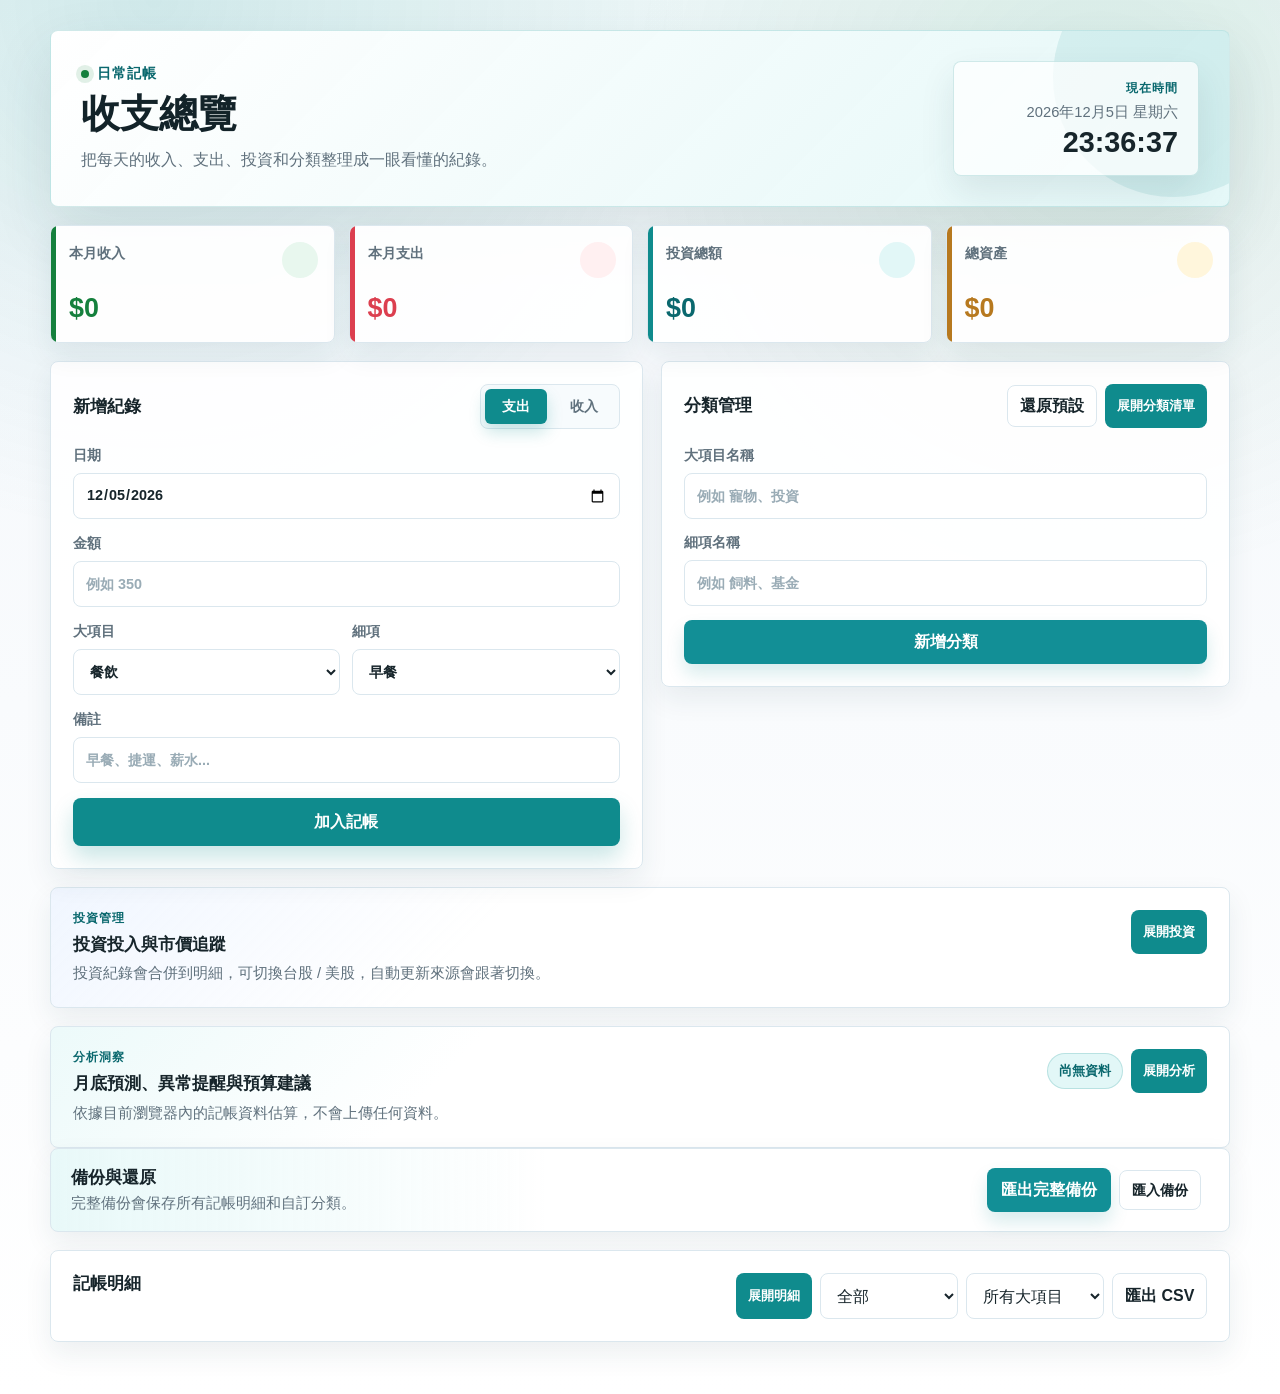
==== commit c757da0b: "Add files via upload" ====
--- a/index.html
+++ b/index.html
@@ -31,11 +31,11 @@
           <strong id="monthlyExpense">$0</strong>
         </article>
         <article class="summary-card balance">
-          <span>本月結餘</span>
+          <span>投資總額</span>
           <strong id="monthlyBalance">$0</strong>
         </article>
         <article class="summary-card total">
-          <span>累積結餘</span>
+          <span>總資產</span>
           <strong id="totalBalance">$0</strong>
         </article>
       </section>
@@ -165,19 +165,19 @@
                 <input id="investmentSymbol" type="text" maxlength="20" placeholder="例如 0050、2330、006208" required />
               </label>
               <label>
-                持有數量
-                <input id="investmentQuantity" type="number" min="0.000001" step="0.000001" placeholder="例如 10" required />
+                持有數量（股數 / 單位）
+                <input id="investmentQuantity" type="number" min="0.000001" step="0.000001" placeholder="例如 32" required />
               </label>
             </div>
 
             <div class="two-col">
               <label>
-                投入金額
-                <input id="investmentAmount" type="number" min="1" step="1" placeholder="例如 5000" required />
-              </label>
-              <label>
-                目前市價（可選）
-                <input id="investmentMarketPrice" type="number" min="0.000001" step="0.000001" placeholder="手動估損益用" />
+                投入成本（總金額）
+                <input id="investmentAmount" type="number" min="1" step="1" placeholder="例如 3456" required />
+              </label>
+              <label>
+                目前市價（每股 / 單位，可選）
+                <input id="investmentMarketPrice" type="number" min="0.000001" step="0.000001" placeholder="例如 107.3" />
               </label>
             </div>
 
@@ -186,7 +186,7 @@
               <input id="investmentNote" type="text" maxlength="60" placeholder="例如 0050、2330、VOO、AAPL" />
             </label>
 
-            <p class="form-hint">切到台股可用 0050、2330；切到美股可用 AAPL、VOO。可在「目前市價」手動輸入當下價格來估損益。</p>
+            <p class="form-hint">市值 = 持有數量 × 每股市價；損益 = 市值 - 投入成本。</p>
 
             <button class="primary-button" type="submit">加入投資</button>
           </form>
@@ -220,7 +220,7 @@
                   <div>
                     <p class="section-kicker">市場更新設定</p>
                     <h2>FinMind / Alpha Vantage</h2>
-                    <p>台股走 FinMind，美股走 Alpha Vantage；Key 只存在這個瀏覽器。</p>
+                    <p>每天開啟網站會自動批次更新已記錄代號；美股 Key 只存在這個瀏覽器。</p>
                   </div>
                 </div>
         
@@ -234,8 +234,8 @@
                     <input id="alphaVantageKey" type="password" placeholder="美股自動更新需要" autocomplete="off" />
                   </label>
                   <button class="ghost-button" id="saveMarketApiKey" type="button">儲存設定</button>
-                  <button class="secondary-button" id="refreshMarketPrices" type="button">自動更新</button>
-                  <span class="market-status" id="marketStatus" aria-live="polite">台股用 FinMind，美股用 Alpha Vantage；手動市價可在新增投資時填入</span>
+                  <button class="secondary-button" id="refreshMarketPrices" type="button">立即更新全部</button>
+                  <span class="market-status" id="marketStatus" aria-live="polite">每天開啟網站會自動更新；美股若沒有 Key 可先用手動市價</span>
                 </div>
               </section>
 
@@ -252,6 +252,7 @@
                   <th>代號</th>
                   <th>數量</th>
                   <th class="amount-cell">投入成本</th>
+                  <th class="amount-cell">平均成本</th>
                   <th class="amount-cell">目前市價</th>
                   <th class="amount-cell">目前市值</th>
                   <th class="amount-cell">未實現損益</th>
--- a/styles.css
+++ b/styles.css
@@ -32,9 +32,14 @@
   box-sizing: border-box;
 }
 
+html {
+  overflow-x: hidden;
+}
+
 body {
   margin: 0;
   min-height: 100vh;
+  overflow-x: hidden;
   background:
     radial-gradient(circle at 12% 0%, rgba(15, 139, 141, 0.13), transparent 30%),
     radial-gradient(circle at 86% 8%, rgba(21, 128, 61, 0.1), transparent 28%),
@@ -53,6 +58,8 @@
 
 button {
   cursor: pointer;
+  touch-action: manipulation;
+  -webkit-tap-highlight-color: transparent;
 }
 
 button:disabled {
@@ -305,9 +312,11 @@
 .summary-card span {
   position: relative;
   z-index: 1;
+  max-width: calc(100% - 48px);
   color: var(--muted);
   font-size: 0.9rem;
   font-weight: 900;
+  overflow-wrap: anywhere;
 }
 
 .summary-card strong {
@@ -363,6 +372,7 @@
   flex-wrap: wrap;
   gap: 8px;
   justify-content: flex-end;
+  min-width: 0;
 }
 
 .category-content[hidden],
@@ -386,6 +396,7 @@
   flex-wrap: wrap;
   gap: 8px;
   justify-content: flex-end;
+  min-width: 0;
 }
 
 .backup-status {
@@ -408,6 +419,15 @@
   grid-template-columns: minmax(0, 1.02fr) minmax(330px, 0.98fr);
   gap: 18px;
   align-items: start;
+}
+
+.workspace > *,
+.investment-layout > *,
+.investment-summary-grid > *,
+.forecast-grid > *,
+.insight-grid > *,
+.chart-grid > * {
+  min-width: 0;
 }
 
 .entry-panel,
@@ -431,6 +451,10 @@
   margin-bottom: 18px;
 }
 
+.panel-header > * {
+  min-width: 0;
+}
+
 .entry-panel .panel-header {
   margin-bottom: 2px;
 }
@@ -445,6 +469,7 @@
 
 label {
   display: grid;
+  min-width: 0;
   gap: 8px;
   color: var(--muted);
   font-size: 0.9rem;
@@ -453,7 +478,10 @@
 
 input,
 select {
+  display: block;
   width: 100%;
+  min-width: 0;
+  max-width: 100%;
   min-height: 46px;
   border: 1px solid var(--line);
   border-radius: 8px;
@@ -484,6 +512,19 @@
   box-shadow:
     0 0 0 4px rgba(15, 139, 141, 0.14),
     inset 0 1px 0 rgba(255, 255, 255, 0.4);
+}
+
+input[type="date"] {
+  min-width: 0;
+  max-width: 100%;
+  -webkit-appearance: none;
+  appearance: none;
+  line-height: 1.2;
+}
+
+input[type="date"]::-webkit-date-and-time-value {
+  min-height: 1.2em;
+  text-align: left;
 }
 
 .two-col,
@@ -551,8 +592,13 @@
 .expand-button,
 .collapse-button,
 .delete-button {
+  display: inline-flex;
+  align-items: center;
+  justify-content: center;
   border-radius: 8px;
   font-weight: 900;
+  text-align: center;
+  line-height: 1.25;
   will-change: transform;
 }
 
@@ -633,6 +679,7 @@
   max-height: 356px;
   overflow: auto;
   padding-right: 4px;
+  -webkit-overflow-scrolling: touch;
 }
 
 .category-group {
@@ -649,6 +696,7 @@
   gap: 10px;
   margin-bottom: 9px;
   color: var(--text);
+  overflow-wrap: anywhere;
 }
 
 .category-group strong span {
@@ -666,6 +714,7 @@
   display: inline-flex;
   align-items: center;
   gap: 5px;
+  max-width: 100%;
   padding: 6px 10px;
   border: 1px solid rgba(15, 139, 141, 0.18);
   border-radius: 999px;
@@ -673,6 +722,7 @@
   color: var(--brand-dark);
   font-size: 0.84rem;
   font-weight: 900;
+  overflow-wrap: anywhere;
 }
 
 .category-tag {
@@ -818,7 +868,7 @@
 }
 
 .investment-table-wrap table {
-  min-width: 1020px;
+  min-width: 1120px;
 }
 
 .portfolio-symbol {
@@ -873,10 +923,11 @@
   flex-wrap: wrap;
   gap: 8px;
   justify-content: flex-end;
+  min-width: 0;
 }
 
 .collapse-button {
-  min-height: 34px;
+  min-height: 44px;
   border: 0;
   background: var(--brand);
   color: var(--button-text);
@@ -1207,6 +1258,7 @@
   flex-wrap: wrap;
   gap: 8px;
   justify-content: flex-end;
+  min-width: 0;
 }
 
 .record-actions select {
@@ -1216,9 +1268,11 @@
 
 .table-wrap {
   position: relative;
+  max-width: 100%;
   overflow-x: auto;
   border: 1px solid var(--line);
   border-radius: 8px;
+  -webkit-overflow-scrolling: touch;
 }
 
 table {
@@ -1396,6 +1450,18 @@
     padding: 22px;
   }
 
+  .type-switch {
+    width: 100%;
+  }
+
+  .type-switch label {
+    flex: 1 1 0;
+  }
+
+  .type-switch span {
+    min-width: 0;
+  }
+
   .clock-card {
     min-width: 0;
     text-align: left;
@@ -1405,6 +1471,8 @@
   .backup-actions,
   .category-actions,
   .analytics-actions,
+  .analysis-status,
+  .market-status,
   .market-tools button,
   .collapse-button,
   .chart-tools,
@@ -1429,6 +1497,11 @@
 }
 
 @media (max-width: 520px) {
+  .app-shell {
+    width: 100%;
+    padding: 12px 12px 36px;
+  }
+
   .summary-grid,
   .two-col,
   .three-col {
@@ -1436,7 +1509,11 @@
   }
 
   h1 {
-    font-size: 2rem;
+    font-size: 1.86rem;
+  }
+
+  h2 {
+    font-size: 1.1rem;
   }
 
   .entry-panel,
@@ -1450,7 +1527,45 @@
   }
 
   .summary-card {
-    min-height: 108px;
+    min-height: 98px;
+  }
+
+  .summary-card span {
+    max-width: 100%;
+  }
+
+  .summary-card strong {
+    font-size: 1.5rem;
+  }
+
+  input,
+  select {
+    font-size: 16px;
+  }
+
+  input[type="date"] {
+    padding-right: 10px;
+  }
+
+  .category-list {
+    max-height: 62vh;
+    padding-right: 0;
+  }
+
+  .analysis-status,
+  .market-status,
+  .chart-legend {
+    justify-content: center;
+    white-space: normal;
+  }
+
+  .table-wrap table,
+  table {
+    min-width: 660px;
+  }
+
+  .investment-table-wrap table {
+    min-width: 1020px;
   }
 
   .chart-card canvas {
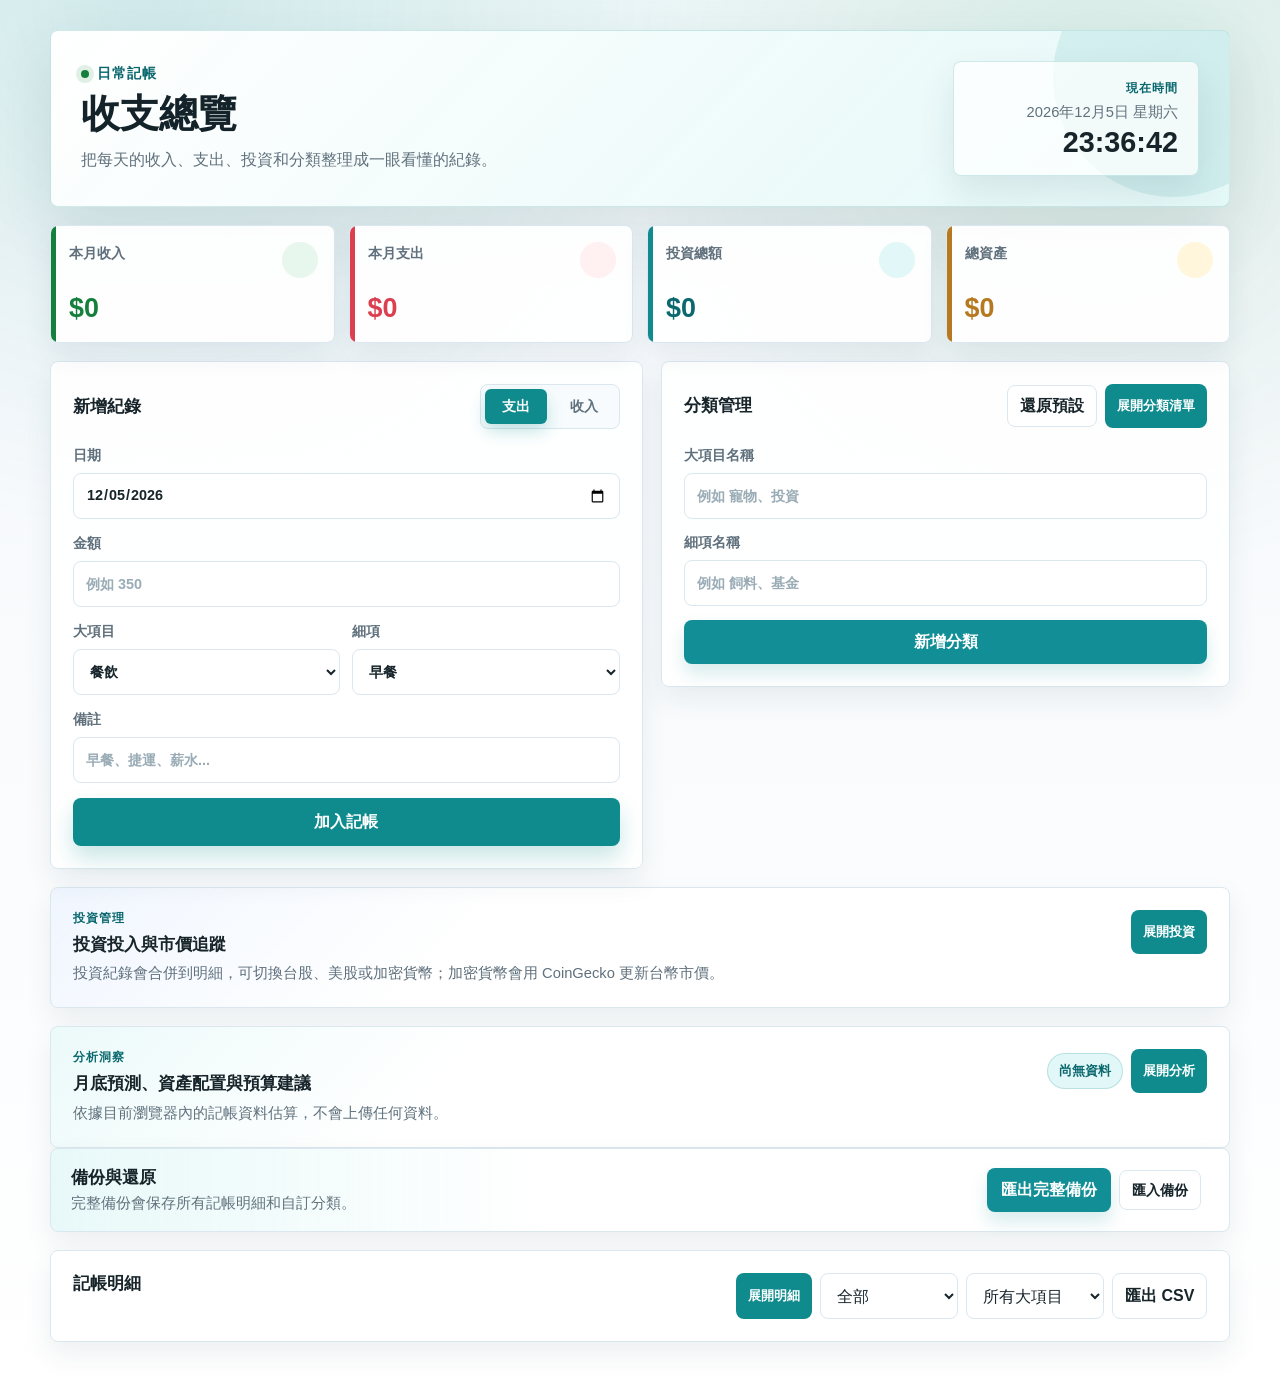
==== commit e1dd4e77: "Add files via upload" ====
--- a/index.html
+++ b/index.html
@@ -125,7 +125,7 @@
           <div>
             <p class="section-kicker">投資管理</p>
             <h2>投資投入與市價追蹤</h2>
-            <p>投資紀錄會合併到明細，可切換台股 / 美股，自動更新來源會跟著切換。</p>
+            <p>投資紀錄會合併到明細，可切換台股、美股或加密貨幣；加密貨幣會用 CoinGecko 更新台幣市價。</p>
           </div>
           <button
             class="collapse-button"
@@ -147,6 +147,7 @@
                 <select id="investmentMarket" required>
                   <option value="tw">台股</option>
                   <option value="us">美股</option>
+                  <option value="crypto">加密貨幣</option>
                 </select>
               </label>
               <label>
@@ -166,18 +167,18 @@
               </label>
               <label>
                 持有數量（股數 / 單位）
-                <input id="investmentQuantity" type="number" min="0.000001" step="0.000001" placeholder="例如 32" required />
+                <input id="investmentQuantity" type="number" min="0" step="any" inputmode="decimal" placeholder="例如 0.005 或 32" required />
               </label>
             </div>
 
             <div class="two-col">
               <label>
                 投入成本（總金額）
-                <input id="investmentAmount" type="number" min="1" step="1" placeholder="例如 3456" required />
+                <input id="investmentAmount" type="number" min="1" step="any" inputmode="decimal" placeholder="例如 3456" required />
               </label>
               <label>
                 目前市價（每股 / 單位，可選）
-                <input id="investmentMarketPrice" type="number" min="0.000001" step="0.000001" placeholder="例如 107.3" />
+                <input id="investmentMarketPrice" type="number" min="0" step="any" inputmode="decimal" placeholder="例如 107.3" />
               </label>
             </div>
 
@@ -186,7 +187,7 @@
               <input id="investmentNote" type="text" maxlength="60" placeholder="例如 0050、2330、VOO、AAPL" />
             </label>
 
-            <p class="form-hint">市值 = 持有數量 × 每股市價；損益 = 市值 - 投入成本。</p>
+            <p class="form-hint">市值 = 持有數量 × 每股 / 單位市價；台股請填股數，1 張 = 1000 股。</p>
 
             <button class="primary-button" type="submit">加入投資</button>
           </form>
@@ -219,7 +220,7 @@
                 <div class="panel-header market-settings-header">
                   <div>
                     <p class="section-kicker">市場更新設定</p>
-                    <h2>FinMind / Alpha Vantage</h2>
+                    <h2>FinMind / Alpha Vantage / CoinGecko</h2>
                     <p>每天開啟網站會自動批次更新已記錄代號；美股 Key 只存在這個瀏覽器。</p>
                   </div>
                 </div>
@@ -235,7 +236,7 @@
                   </label>
                   <button class="ghost-button" id="saveMarketApiKey" type="button">儲存設定</button>
                   <button class="secondary-button" id="refreshMarketPrices" type="button">立即更新全部</button>
-                  <span class="market-status" id="marketStatus" aria-live="polite">每天開啟網站會自動更新；美股若沒有 Key 可先用手動市價</span>
+                  <span class="market-status" id="marketStatus" aria-live="polite">每天開啟網站會自動更新台股 / 美股 / 加密貨幣</span>
                 </div>
               </section>
 
@@ -272,7 +273,7 @@
         <div class="panel-header analytics-header">
           <div>
             <p class="section-kicker">分析洞察</p>
-            <h2>月底預測、異常提醒與預算建議</h2>
+            <h2>月底預測、資產配置與預算建議</h2>
             <p>依據目前瀏覽器內的記帳資料估算，不會上傳任何資料。</p>
           </div>
           <div class="analytics-actions">
@@ -309,12 +310,22 @@
         </div>
 
         <div class="insight-grid">
-          <section class="insight-card">
+          <section class="insight-card asset-card">
             <div class="insight-heading">
-              <h3>異常支出提醒</h3>
-              <span>和過去月份平均比較</span>
-            </div>
-            <div class="insight-list" id="anomalyList"></div>
+              <div>
+                <h3>市價、收入、支出圓餅圖</h3>
+                <span id="assetPieChartNote">市價、收入與支出比例</span>
+              </div>
+            </div>
+            <canvas
+              class="asset-pie-canvas"
+              id="assetPieChart"
+              width="520"
+              height="300"
+              role="img"
+              aria-label="市價、收入、支出圓餅圖"
+            ></canvas>
+            <div class="asset-breakdown" id="assetBreakdown"></div>
           </section>
 
           <section class="insight-card">
--- a/styles.css
+++ b/styles.css
@@ -1186,6 +1186,87 @@
   text-align: center;
 }
 
+.asset-card {
+  display: grid;
+  gap: 12px;
+}
+
+.asset-pie-canvas {
+  display: block;
+  width: 100%;
+  height: 280px;
+  border: 1px solid var(--line);
+  border-radius: 8px;
+  background: var(--chart-bg);
+}
+
+.asset-breakdown {
+  display: grid;
+  grid-template-columns: repeat(2, minmax(0, 1fr));
+  gap: 8px;
+}
+
+.asset-row {
+  display: grid;
+  gap: 5px;
+  min-width: 0;
+  padding: 10px;
+  border: 1px solid rgba(96, 113, 125, 0.14);
+  border-radius: 8px;
+  background: var(--panel-soft);
+}
+
+.asset-row span {
+  display: flex;
+  align-items: center;
+  gap: 7px;
+  min-width: 0;
+  color: var(--muted);
+  font-size: 0.78rem;
+  font-weight: 900;
+  overflow-wrap: anywhere;
+}
+
+.asset-row strong {
+  color: var(--text);
+  font-size: 0.98rem;
+  line-height: 1.2;
+  overflow-wrap: anywhere;
+}
+
+.asset-row small {
+  color: var(--muted);
+  font-size: 0.75rem;
+  line-height: 1.35;
+  overflow-wrap: anywhere;
+}
+
+.asset-row.total {
+  border-style: dashed;
+  background: rgba(255, 255, 255, 0.74);
+}
+
+.asset-dot {
+  flex: 0 0 auto;
+  width: 9px;
+  height: 9px;
+  border-radius: 999px;
+}
+
+.asset-row.cash strong,
+.asset-row.gain strong {
+  color: var(--income);
+}
+
+.asset-row.investment strong,
+.asset-row.cost strong {
+  color: var(--investment);
+}
+
+.asset-row.loss strong {
+  color: var(--expense);
+}
+
 .chart-card {
   overflow: hidden;
 }
@@ -1347,6 +1428,11 @@
 .type-pill.us-market {
   background: var(--gold-soft);
   color: var(--gold);
+}
+
+.type-pill.crypto-market {
+  background: var(--brand-soft);
+  color: var(--brand-dark);
 }
 
 .amount-cell {
@@ -1552,6 +1638,10 @@
     padding-right: 0;
   }
 
+  .asset-breakdown {
+    grid-template-columns: 1fr;
+  }
+
   .analysis-status,
   .market-status,
   .chart-legend {
@@ -1568,6 +1658,7 @@
     min-width: 1020px;
   }
 
+  .asset-pie-canvas,
   .chart-card canvas {
     height: 280px;
   }
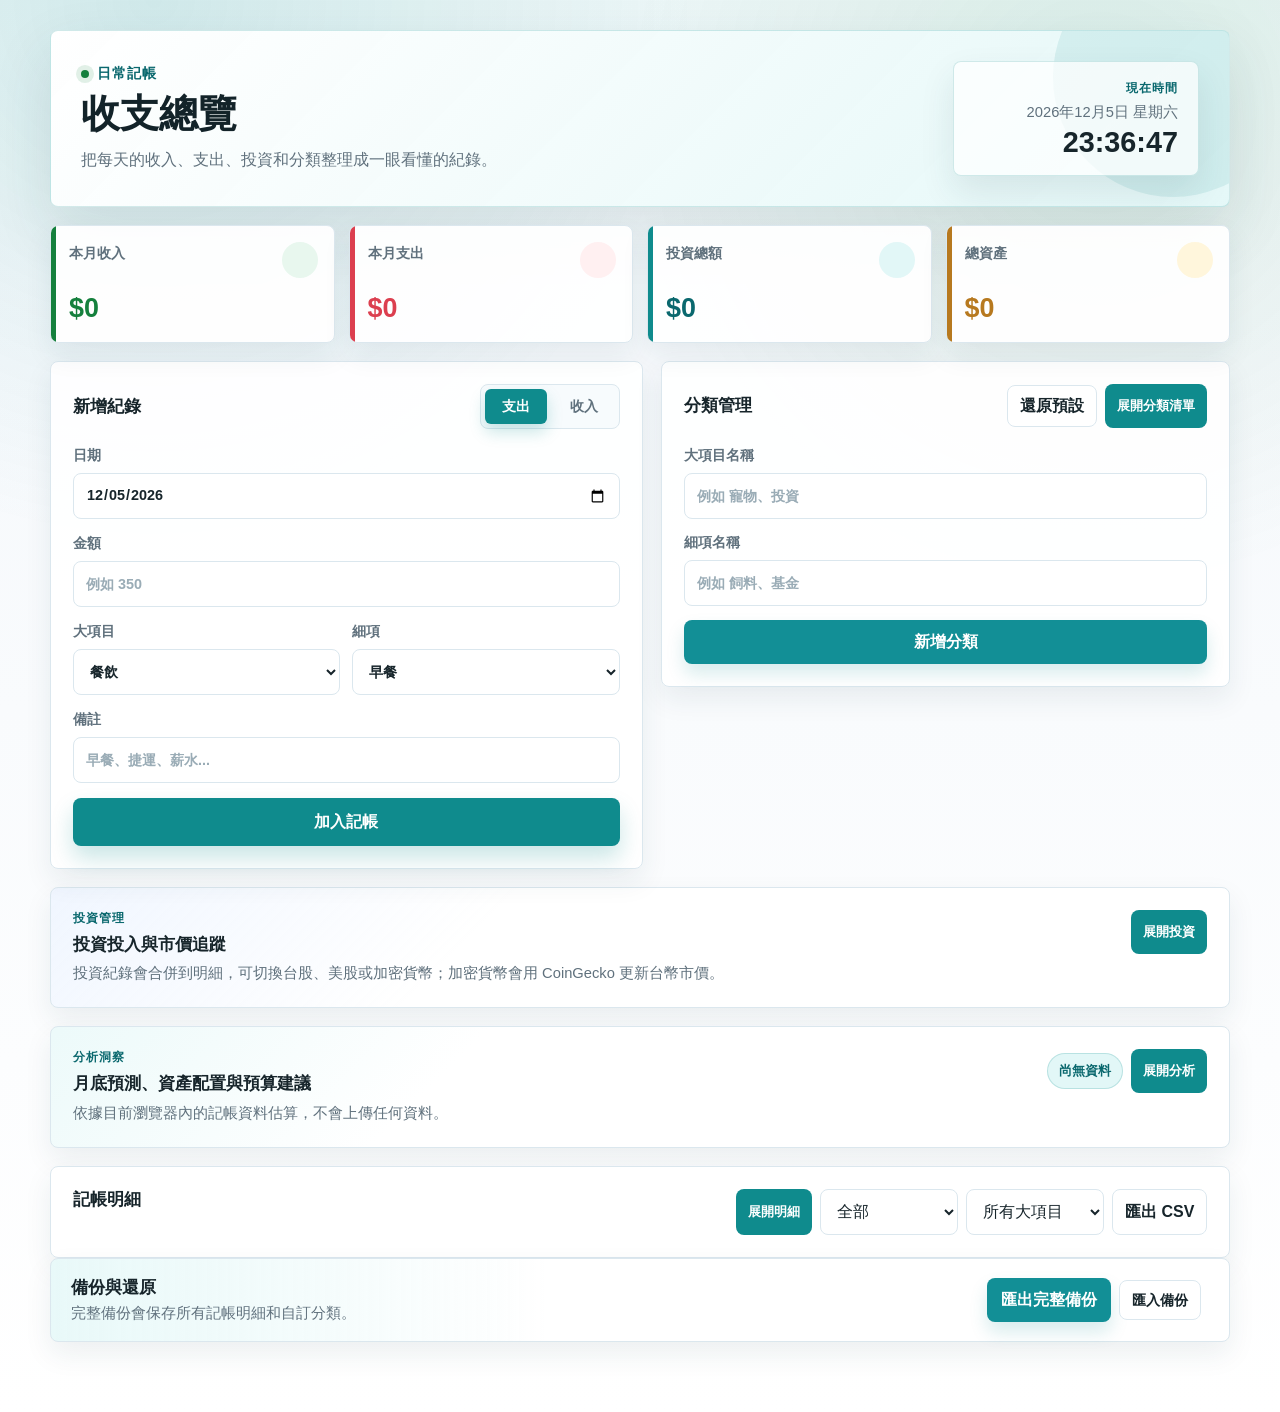
==== commit afb6b7c8: "Add files via upload" ====
--- a/index.html
+++ b/index.html
@@ -381,21 +381,6 @@
         </div>
       </section>
 
-      <section class="backup-panel" aria-label="備份與還原">
-        <div>
-          <h2>備份與還原</h2>
-          <p>完整備份會保存所有記帳明細和自訂分類。</p>
-        </div>
-        <div class="backup-actions">
-          <button class="secondary-button" id="exportBackup" type="button">匯出完整備份</button>
-          <label class="file-button">
-            匯入備份
-            <input id="importBackupFile" type="file" accept=".json,application/json" />
-          </label>
-          <span class="backup-status" id="backupStatus" aria-live="polite"></span>
-        </div>
-      </section>
-
       <section class="records-panel" id="recordsPanel">
         <div class="panel-header records-header">
           <h2>記帳明細</h2>
@@ -442,6 +427,21 @@
         </div>
         </div>
       </section>
+
+      <section class="backup-panel" aria-label="備份與還原">
+        <div>
+          <h2>備份與還原</h2>
+          <p>完整備份會保存所有記帳明細和自訂分類。</p>
+        </div>
+        <div class="backup-actions">
+          <button class="secondary-button" id="exportBackup" type="button">匯出完整備份</button>
+          <label class="file-button">
+            匯入備份
+            <input id="importBackupFile" type="file" accept=".json,application/json" />
+          </label>
+          <span class="backup-status" id="backupStatus" aria-live="polite"></span>
+        </div>
+      </section>
     </main>
 
     <script src="app.js"></script>
--- a/styles.css
+++ b/styles.css
@@ -1354,6 +1354,7 @@
   border: 1px solid var(--line);
   border-radius: 8px;
   -webkit-overflow-scrolling: touch;
+  overscroll-behavior-x: contain;
 }
 
 table {
@@ -1580,22 +1581,39 @@
     align-items: stretch;
     flex-direction: column;
   }
+
+  .insight-card,
+  .chart-card {
+    padding: 16px;
+  }
+
+  .asset-pie-canvas {
+    height: clamp(230px, 58vw, 270px);
+  }
+
+  .chart-card canvas {
+    height: 280px;
+  }
 }
 
 @media (max-width: 520px) {
   .app-shell {
     width: 100%;
-    padding: 12px 12px 36px;
-  }
-
-  .summary-grid,
+    padding: 10px 10px 34px;
+  }
+
+  .summary-grid {
+    grid-template-columns: repeat(2, minmax(0, 1fr));
+    gap: 10px;
+  }
+
   .two-col,
   .three-col {
     grid-template-columns: 1fr;
   }
 
   h1 {
-    font-size: 1.86rem;
+    font-size: 1.68rem;
   }
 
   h2 {
@@ -1609,19 +1627,41 @@
   .investment-panel,
   .market-settings-panel,
   .backup-panel {
-    padding: 16px;
+    padding: 14px;
+  }
+
+  .topbar {
+    padding: 18px;
+  }
+
+  .panel-header,
+  .insight-heading,
+  .chart-heading {
+    gap: 10px;
+    margin-bottom: 12px;
   }
 
   .summary-card {
-    min-height: 98px;
+    min-height: 92px;
+    padding: 14px 12px 12px 14px;
   }
 
   .summary-card span {
     max-width: 100%;
+    font-size: 0.82rem;
   }
 
   .summary-card strong {
-    font-size: 1.5rem;
+    font-size: 1.28rem;
+  }
+
+  .forecast-card {
+    min-height: 108px;
+    padding: 14px;
+  }
+
+  .forecast-card strong {
+    font-size: 1.32rem;
   }
 
   input,
@@ -1640,6 +1680,14 @@
 
   .asset-breakdown {
     grid-template-columns: 1fr;
+  }
+
+  .asset-pie-canvas {
+    height: clamp(218px, 64vw, 248px);
+  }
+
+  .asset-row {
+    padding: 9px 10px;
   }
 
   .analysis-status,
@@ -1651,16 +1699,29 @@
 
   .table-wrap table,
   table {
-    min-width: 660px;
+    min-width: 620px;
   }
 
   .investment-table-wrap table {
-    min-width: 1020px;
-  }
-
-  .asset-pie-canvas,
+    min-width: 940px;
+  }
+
   .chart-card canvas {
-    height: 280px;
+    height: 250px;
+  }
+}
+
+@media (max-width: 380px) {
+  .summary-grid {
+    grid-template-columns: 1fr;
+  }
+
+  .asset-pie-canvas {
+    height: 212px;
+  }
+
+  .chart-card canvas {
+    height: 230px;
   }
 }
 
